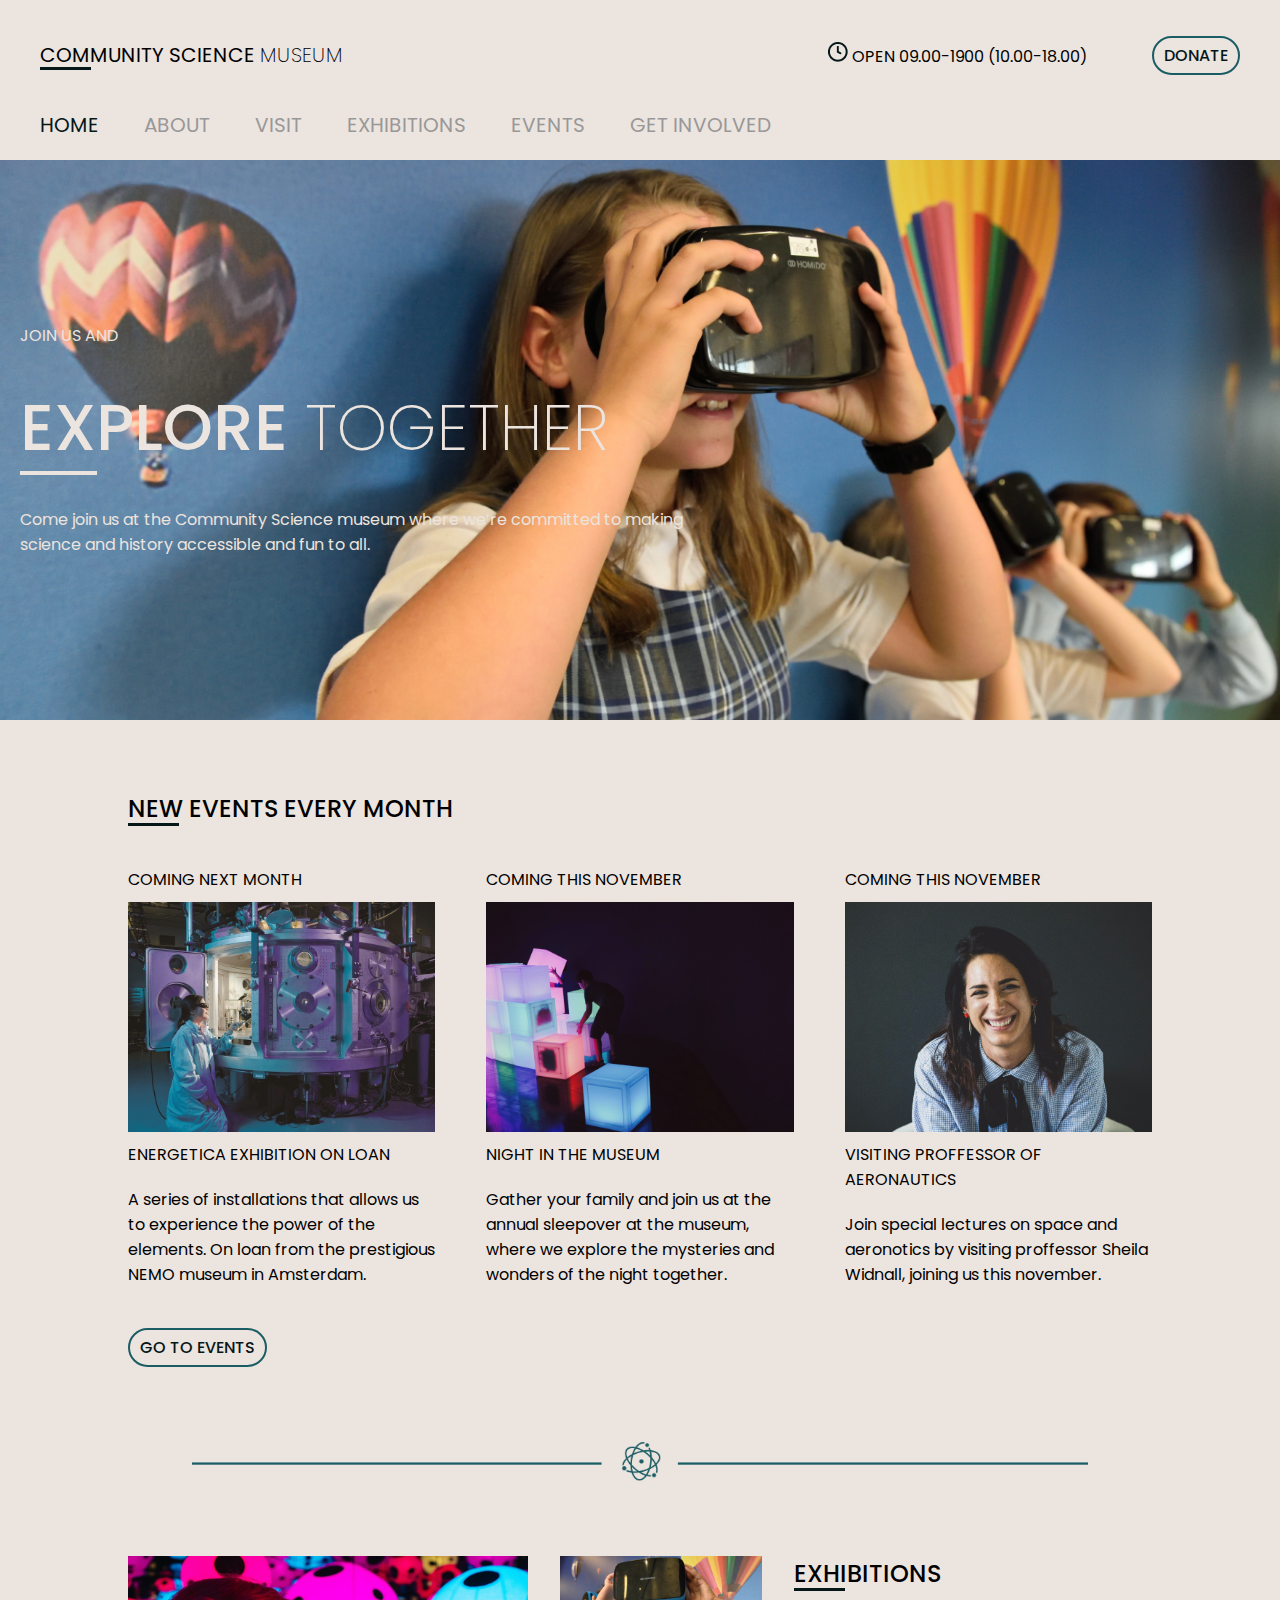
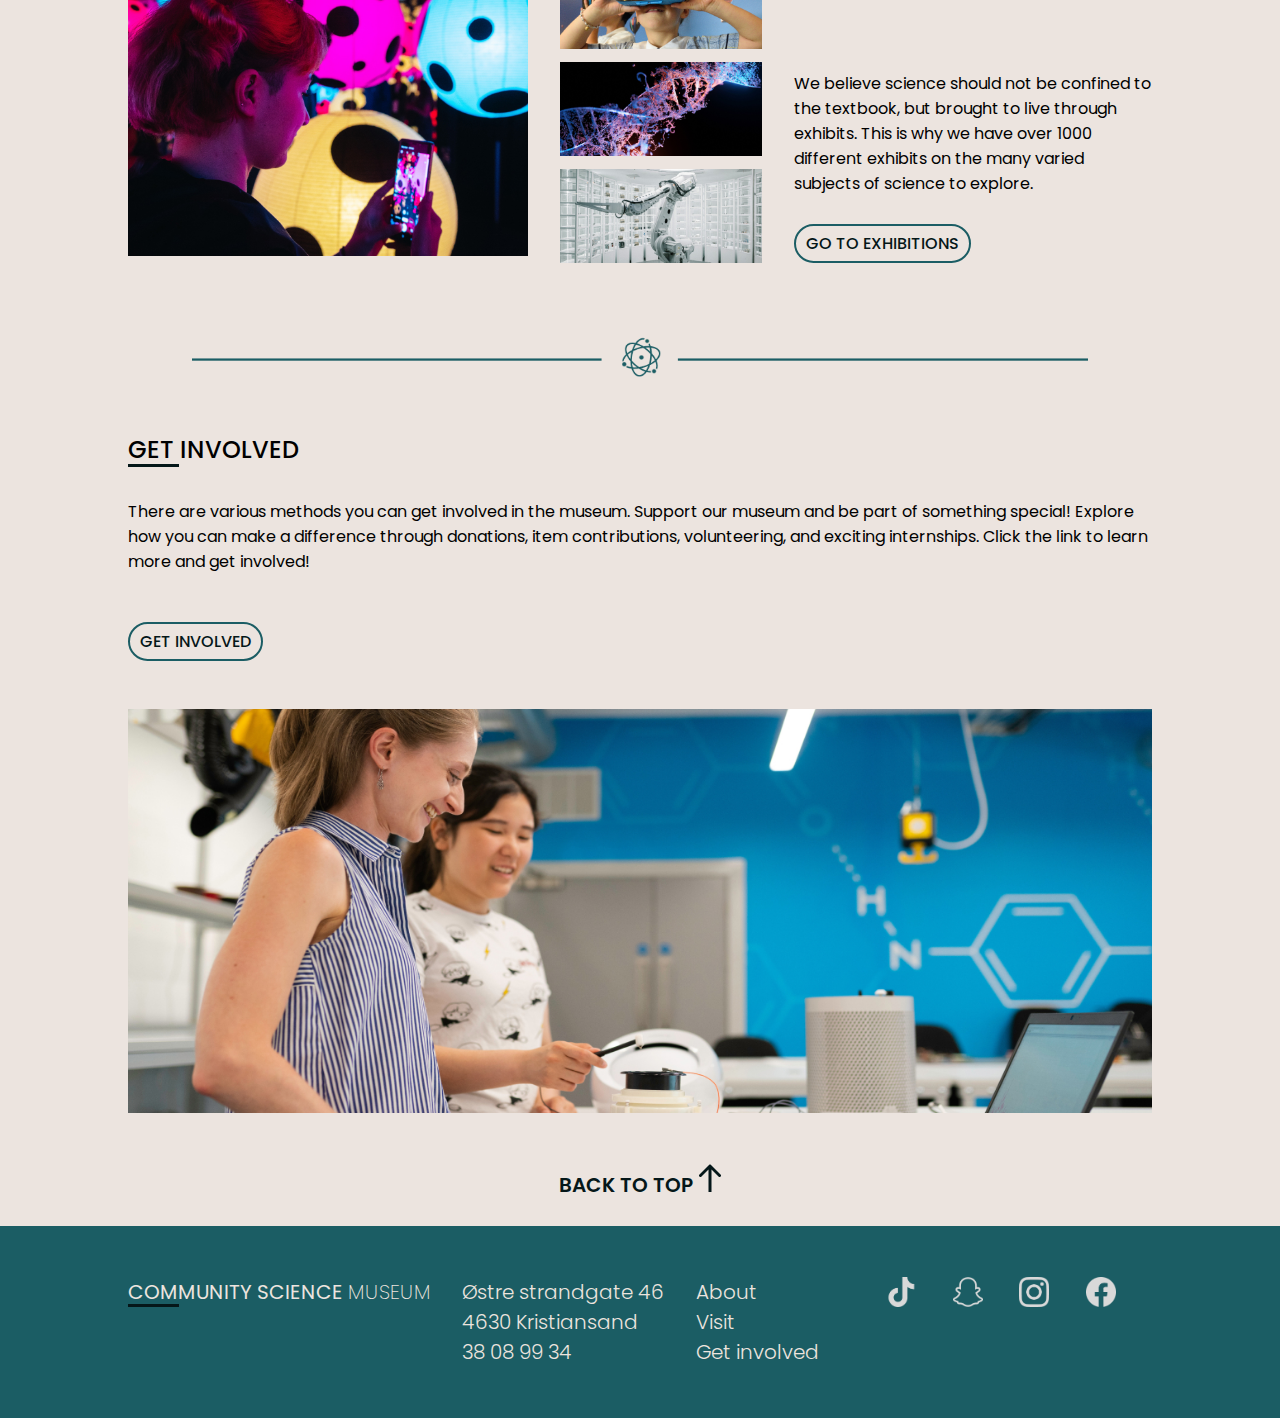
==== index.html @ 8d469461 "index-about-exhibitions" ====
<!DOCTYPE html>
<html lang="en">
<head>
    <meta charset="UTF-8">
    <meta name="viewport" content="width=device-width, initial-scale=1.0">
    <meta name="description" content="Welcome to our science community museum, explore and discover the many curiosities of our wonderful universe!">
    <link rel="stylesheet" href="/styles.css">
    <link rel="icon" href="images/logo.png">
    <link rel="preconnect" href="https://fonts.googleapis.com">
    <link rel="preconnect" href="https://fonts.gstatic.com" crossorigin>
    <link href="https://fonts.googleapis.com/css2?family=Inika:wght@400;700&family=Poppins:wght@100;200;300;400;500;600;700&display=swap" rel="stylesheet">
    <title>Home | Community Science Museum</title>
</head>
<body id="body">
    <header>
        <div class="one">
            <div class="headline">
                <p>COMMUNITY SCIENCE <span class="thin">MUSEUM</span></p>
            </div>
            <div class="header-info">
                <div class="opening-hours-header">
                    <p><img src="/images/clock.png" alt="picture of a clock to signal opening hours"> Open 09.00-1900 (10.00-18.00)</p>
                </div>
                <div class="donate button">
                    <a href="/explore.html">Donate</a>
                </div>
            </div>
        </div>
        <div class="two">
            <nav>
                <a href="/index.html" class="current">HOME</a>
                <a href="/about/about.html">ABOUT</a>
                <a href="visit.html">VISIT</a>
                <a href="/exhibitions/exhibitions.html">EXHIBITIONS</a>
                <a href="events.html">EVENTS</a>
                <a href="involve.html">GET INVOLVED</a>
            </nav>
        </div>
    </header>
    <main>
        <section class="hero-main">
            <div>
                <p>JOIN US AND</p>
            </div>
            <div>
                <h1>explore <span class="thin">together</span></h1>
            </div>
            <div>
                <p>Come join us at the Community Science museum where we’re committed to making science and history accessible and fun to all.</p>
            </div>
        </section>
        <section class="events-main container">
            <h2>New events every month</h2>
            <div class="events-cards">
                <div class="energetica card">
                    <p>COMING NEXT MONTH</p>
                    <img src="/images/home-energetica.jpg" alt="Image of the energetica exhibition">
                    <p>ENERGETICA EXHIBITION ON LOAN</p>
                    <p>A series of installations that allows us to experience the power of the elements. On loan from the prestigious NEMO museum in Amsterdam.</p>
                </div>
                <div class="nighttime card">
                    <p>COMING THIS NOVEMBER</p>
                    <img src="/images/home-nightevent.jpg" alt="Image of children playing in the dark">
                    <p>NIGHT IN THE MUSEUM</p>
                    <p>Gather your family and join us at the annual sleepover at the museum, where we explore the mysteries and wonders of the night together.</p>
                </div>
                <div class="aeronautics card">
                    <p>COMING THIS NOVEMBER</p>
                    <img src="/images/home-proffessor.jpg" alt="Image of Proffessor Sheila Widnail">
                    <p>VISITING PROFFESSOR OF AERONAUTICS</p>
                    <p>Join special lectures on space and aeronotics by visiting proffessor Sheila Widnall, joining us this november.</p>
                </div>
            </div>
            <div class="button">
                <a href="events.html">Go to events</a>
            </div>
        </section>
        <div class="divider">
            <img src="/images/divider-blue.png" alt="a divider to divide the sections.">
        </div>
        <section class="exhibitions container">
            <div class="images">
                <div class="large-image">
                    <img src="/images/exhibit-main-s.jpg" alt="Image of a girl taking pictures of a colorful exhibition">
                </div>
                <div class="image-row">
                    <img src="/images/exhibit-main-l1.jpg" alt="Image of a child looking in a pair of VR glasses">
                    <img src="/images/exhibit-main-l2.jpg" alt="Image of a dna chain">
                    <img src="/images/exhibit-main-l3.jpg" alt="Image of a large robotic arm">
                </div>
            </div>
            <div class="exhibit-main-info">
                <div>
                    <h2>Exhibitions</h2>
                    <p>We believe science should not be confined to the textbook, but brought to live through exhibits. This is why we have over 1000 different exhibits on the many varied subjects of science to explore.</p>
                </div>
                <div class="button">
                    <a href="exhibitions.html">Go to exhibitions</a>
                </div>
            </div>
        </section>
        <div class="divider">
            <img src="/images/divider-blue.png" alt="a divider to divide the sections.">
        </div>
        <section class="involve container">
            <div class="involve-txt">
                <div class="involve-text">
                    <h2>Get involved</h2>
                    <p>There are various methods you can get involved in the museum. Support our museum and be part of something special! Explore how you can make a difference through donations, item contributions, volunteering, and exciting internships. Click the link to learn more and get involved!</p>
                </div>
                <div class="button">
                    <a href="involve.html">get involved</a>
                </div>
            </div>
            <img src="/images/involved-main.jpg" alt="Image of a proffessor showing a student some science.">
        </section>
        <div class="back-to-top">
            <a href="#body">BACK TO TOP <img src="/images/Arrow 1.png" alt="image of a arrow pointing up"></a>
        </div>
    </main>
    <footer>
        <div class="logo-footer">
            <p>COMMUNITY SCIENCE <span class="thin">MUSEUM</span></p>
        </div>
        <div class="footer-address">
            <p>Østre strandgate 46</p>
            <p>4630 Kristiansand</p>
            <p>38 08 99 34</p>
        </div>
        <div class="footer-links">
            <a href="about.html">About</a>
            <a href="visit.html">Visit</a>
            <a href="involve.html">Get involved</a>
        </div>
        <div class="socials">
            <img src="/images/tiktok.png" alt="Image of tiktok's logo, directs you to our tiktok account">
            <img src="/images/snapchat.png" alt="Image of snapchat's logo, directs you to our snapchat account">
            <img src="/images/instagram.png" alt="Image of instagram's logo, directs you to our instagram account">
            <img src="/images/facebook.png" alt="Image of facebook's logo, directs you to our facebook account">
        </div>
    </footer>

</body>
</html>
---- styles.css ----
@import url(/about/about.css);
@import url(/exhibitions/exhibitions.css);
/* GLOBAL */

/* ROOT */

:root{
    --light-txt-bg: #ECE4DF;
    --dark-txt-bg: #051719;
    --grey: #989898;
    --blue: #1B5D64;

    --poppins: poppins, sans-serif;

    --txt-size-16: 1rem;
    --txt-size-20: 1.25rem;
    --txt-size-24: 1.5rem;
    --txt-size-32: 2rem;
    --txt-size-64: 4rem;

    --fw-extra-light: 200;
    --fw-light: 300;
    --fw-regular: 400;
    --fw-medium: 500;
    --fw-semibold: 600;
    --fw-bold: 700;

    --desk-margins: 4% 10%;
}


body{
    margin: 0 auto;
    display: flex;
    flex-direction: column;
    min-height: 100vh;
    background: var(--light-txt-bg);
    font-family: var(--poppins);
    box-sizing: border-box;
}

main{
    flex: 1;
}

/* Text-decoration */

h1, h2, h3, p, a{
    margin: 0 auto;
    padding: 0;
    text-decoration: none;
}

h1, h2, h3 {
    text-transform: uppercase;
}

h2{
    font-weight: var(--fw-medium);
    font-size: var(--txt-size-24);
}

h2{
    background: url(/images/underline.png) bottom left no-repeat;
}

h1{
    background: url(/images/underline-white.png) bottom left no-repeat;
}

h1{
    font-size: var(--txt-size-64);
}

/* Button */

.button{
    padding: 5px 10px;
    border-radius: 100px;
    border: 2px;
    border-style: solid;
    border-color: var(--blue);
    width: fit-content;
    height: fit-content;

}

.button a{
    font-size: var(--txt-size-16);
    color: var(--dark-txt-bg);
    font-weight: var(--fw-medium);
    text-transform: uppercase;
}


.divider{
    display: flex;
    align-items: center;
    justify-content: center;
}

.divider img{
    width: 70%;
    height: auto;
}

header{
    display: flex;
    flex-direction: column;
    justify-content: space-between;
    text-transform: uppercase;
    font-size: var(--txt-size-20);
}

.header-info{
    display: flex;
}

.one{
    display: flex;
    justify-content: space-between;
    padding: var(--txt-size-20);
}

.headline p{
    margin: var(--txt-size-20);
    background: url(/images/underline.png) bottom left no-repeat;
}

nav{
    padding-bottom: 20px;
    padding-left: var(--txt-size-20);
}

nav a{
    color: var(--grey);
    padding: var(--txt-size-20);
}

nav a.current{
    color: var(--dark-txt-bg);
}

.header-info{

    display: flex;
    flex-direction: row;
    justify-content: space-around;
    gap: var(--txt-size-64);
    padding-right: var(--txt-size-20);
    align-items: center;
    font-size: var(--txt-size-16);
}


.hero-main{
    display: flex;
    flex-direction: column;
    flex-wrap: wrap;
    background-image: url(/images/hero-home.png);
    background-size: cover;
    background-repeat: no-repeat;
    align-items: flex-start;
    height: 35rem;
    justify-content: center;
    padding: 0 var(--txt-size-20);
    color: var(--light-txt-bg);
    font-weight: var(--fw-regular);
    gap: 2rem;

}

.hero-main h1{
    font-weight: var(--fw-medium);
}

.hero-main p{
    max-width: 700px;
}

.thin{
    font-weight: var(--fw-extra-light);
}

.events-main{
    display: block;
    justify-content: space-between;
    padding: var(--txt-size-20) 0;
    margin: 4% 10%;
}

.events-cards{
    display: flex;
    flex-wrap: wrap;
    justify-content: space-between;
    gap: 1rem;
    margin: 3% 0;

}

.card{
    display: flex;
    flex-direction: column;
    max-width: 30%;

}

.card p{
    margin: 10px 0;
}

.exhibitions{
    display: flex;
    flex-wrap: nowrap;
    justify-content: space-between;
    padding: var(--txt-size-20) 0;
    margin: 4% 10%;   
    gap: 2rem;
}

.exhibit-main-info{
    display: flex;
    flex-wrap: nowrap;
    flex-direction: column;
    justify-content: space-between;
    max-width: 35%;
}

.exhibit-main-info h2{
    margin-bottom: 5rem;
}

.images{
    display: flex;
    flex-wrap: nowrap;
    gap: 2rem;
}

.images img{
    width: 100%;
    height: auto;
}


.image-row{
    display: flex;
    flex-direction: column;
    justify-content: space-between;
}

.involve{
    display: flex;
    flex-direction: column;
    align-content: flex-start;
    margin: 4% 10% 2% 10%;
    gap: 3rem;
}

.involve-txt{
    display: flex;
    flex-direction: column;
    gap: 3rem;
}

.involve-text h2{
    margin-bottom: 2rem;
}


.involve img{
    height: auto;
    width: 100%;    
}

.back-to-top{
    display: flex;
    margin-bottom: 2%;
}

.back-to-top a{
    color: var(--dark-txt-bg);
    font-weight: var(--fw-semibold);
    font-size: var(--txt-size-20);
}

footer{
    display: flex;
    justify-content: space-between;
    background-color: var(--blue);
    color: var(--light-txt-bg);
    padding: 4% 10%;
}

.logo-footer p{
    background: url(/images/underline.png) bottom left no-repeat;
    font-size: var(--txt-size-20);
}

.footer-address{
    font-size: var(--txt-size-20);
    justify-content: space-between;
    font-weight: var(--fw-light);
}

footer a{
    display: block;
    color: var(--light-txt-bg);
    font-size: var(--txt-size-20);
    font-weight: var(--fw-light);
}

.socials{
    display: flex;
    justify-content: space-evenly;
    align-items:flex-start;
}

.socials img{
    height: auto;
    width: 10%;
}

.container{
    margin: 4% 10%;
}
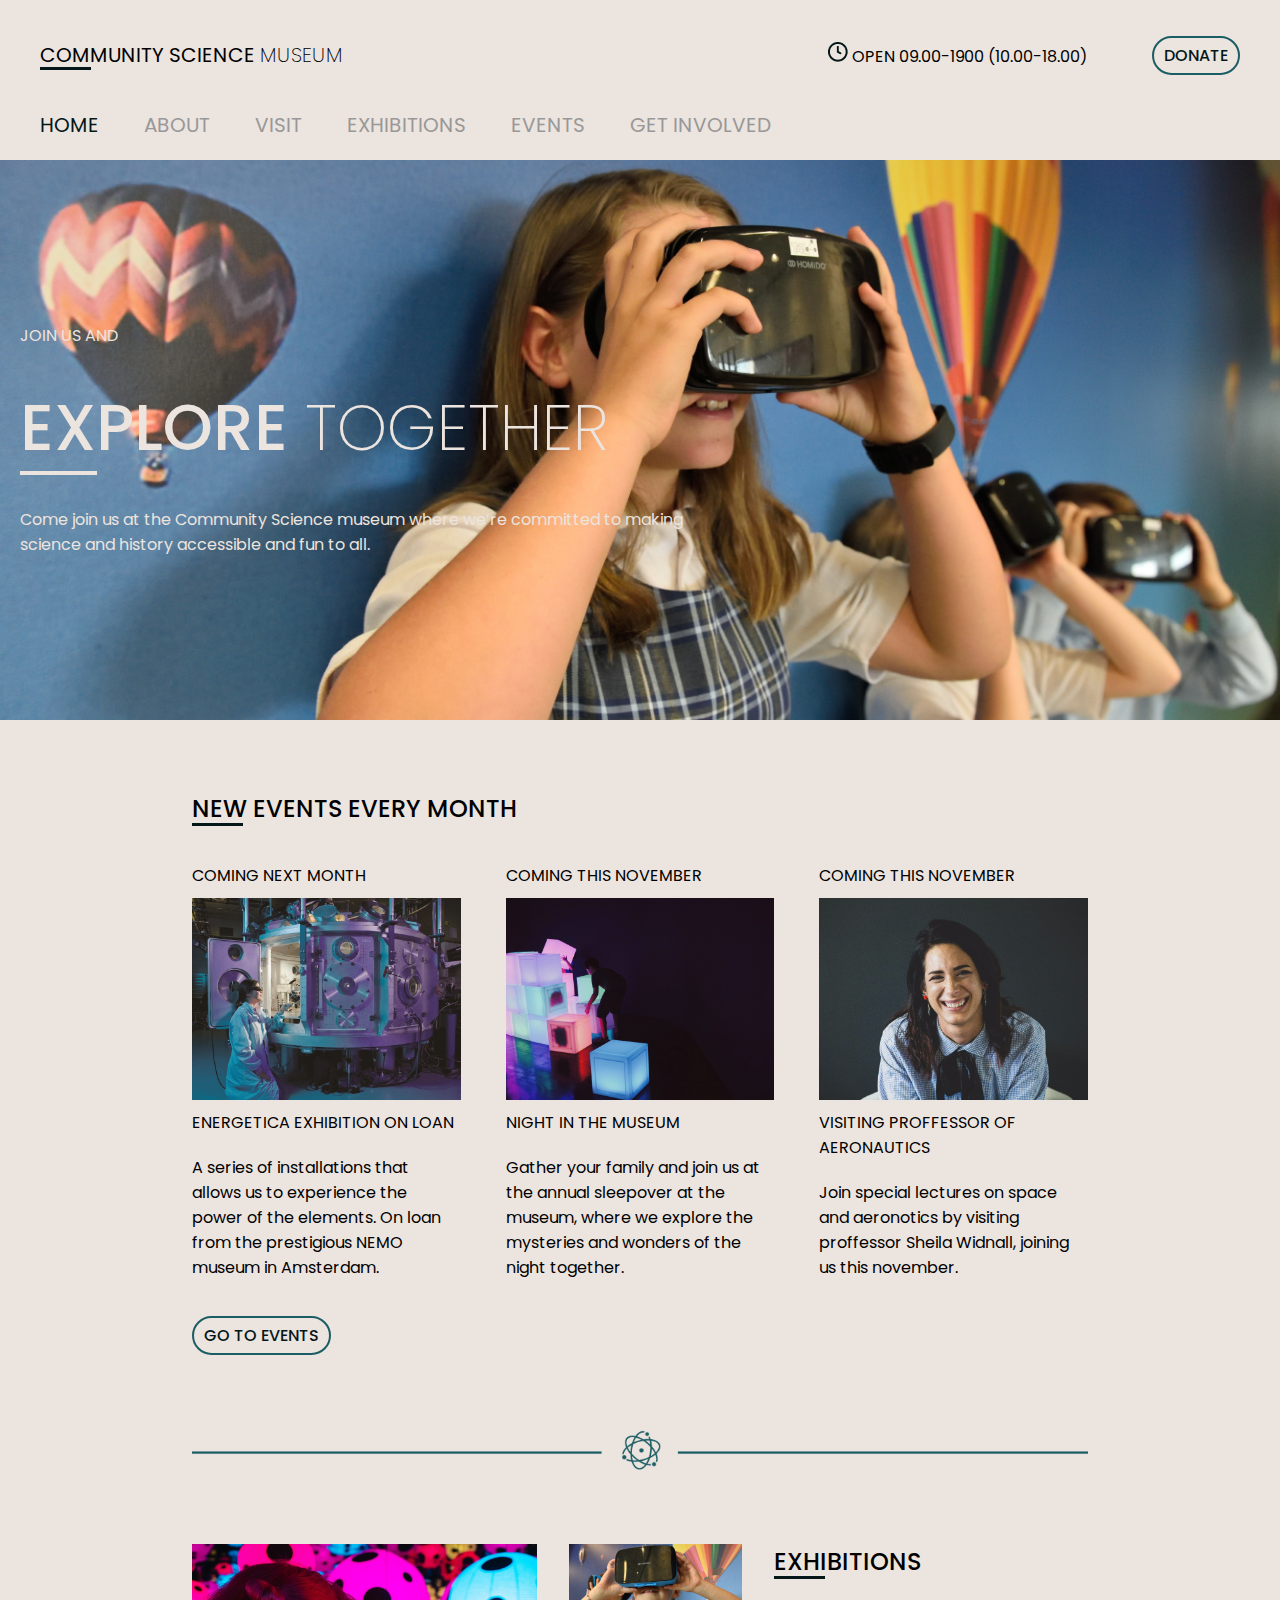
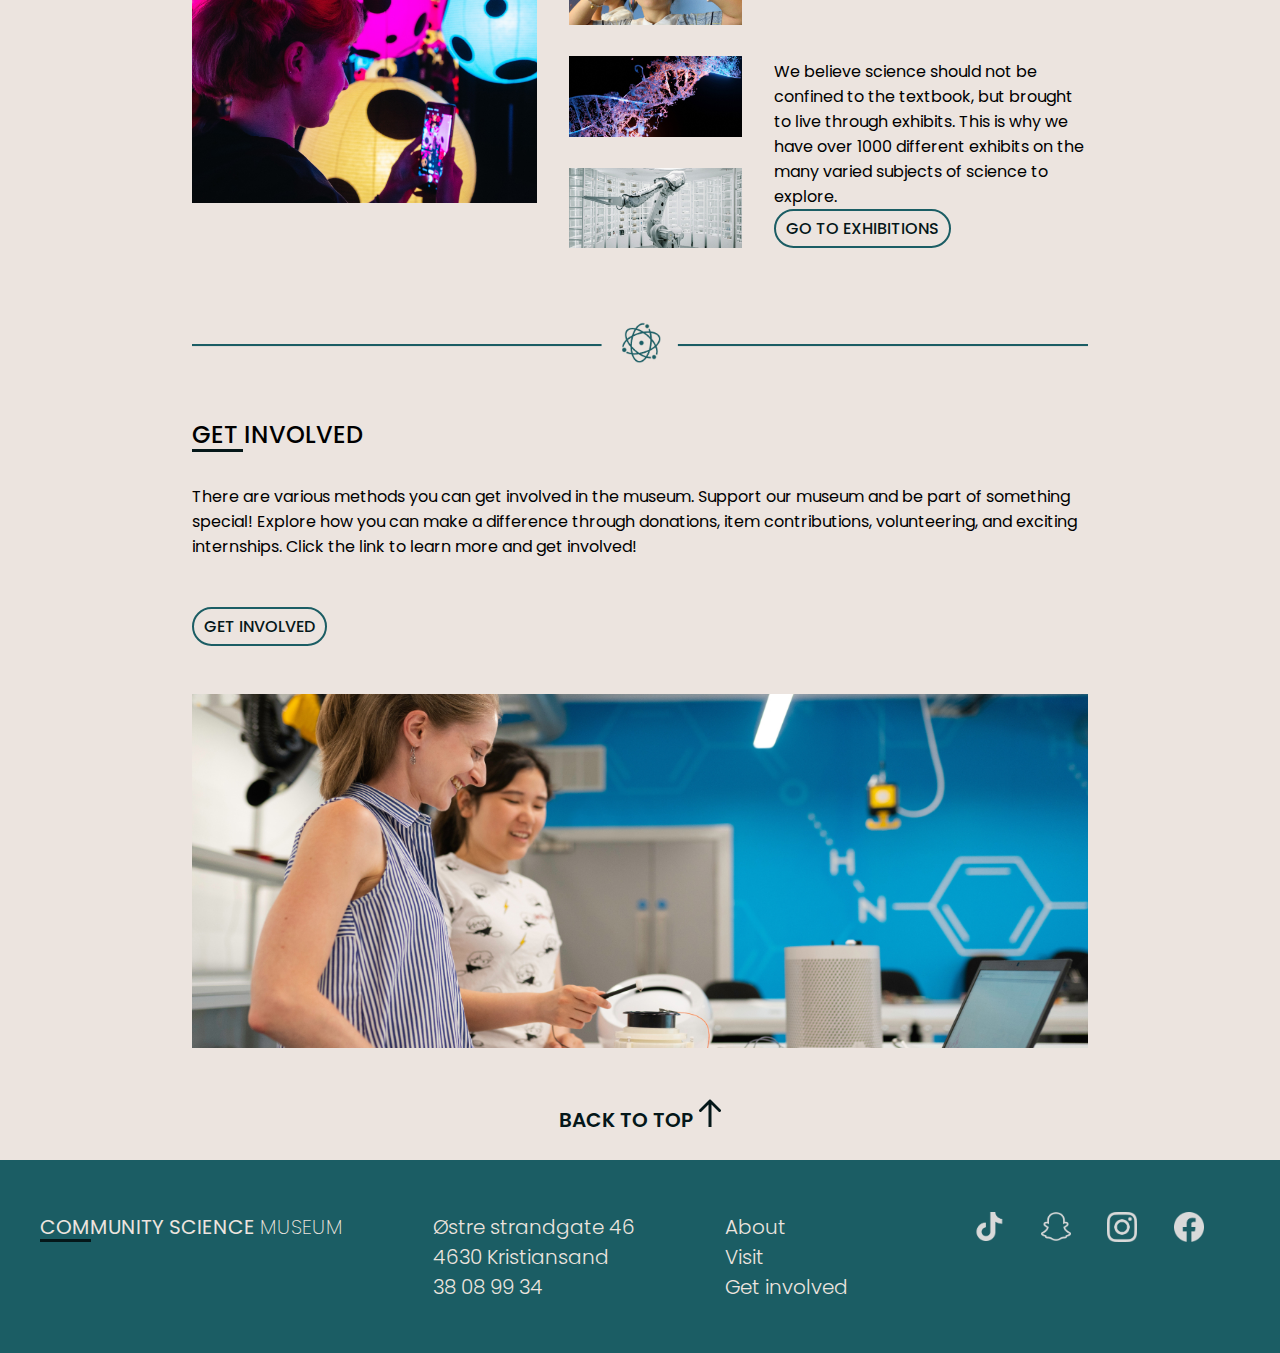
==== commit 8f75c7b7: "about events" ====
--- a/index.html
+++ b/index.html
@@ -30,7 +30,7 @@
             <nav>
                 <a href="/index.html" class="current">HOME</a>
                 <a href="/about/about.html">ABOUT</a>
-                <a href="visit.html">VISIT</a>
+                <a href="/visit/visit.html">VISIT</a>
                 <a href="/exhibitions/exhibitions.html">EXHIBITIONS</a>
                 <a href="events.html">EVENTS</a>
                 <a href="involve.html">GET INVOLVED</a>
--- a/styles.css
+++ b/styles.css
@@ -1,6 +1,8 @@
 
 @import url(/about/about.css);
 @import url(/exhibitions/exhibitions.css);
+@import url(/visit/visit.css);
+@import url(/events/events.css);
 /* GLOBAL */
 
 /* ROOT */
@@ -289,7 +291,7 @@
     justify-content: space-between;
     background-color: var(--blue);
     color: var(--light-txt-bg);
-    padding: 4% 10%;
+    padding: 4% 40px;
 }
 
 .logo-footer p{
@@ -322,5 +324,6 @@
 }
 
 .container{
-    margin: 4% 10%;
-}+    margin: 4% 15%;
+}
+
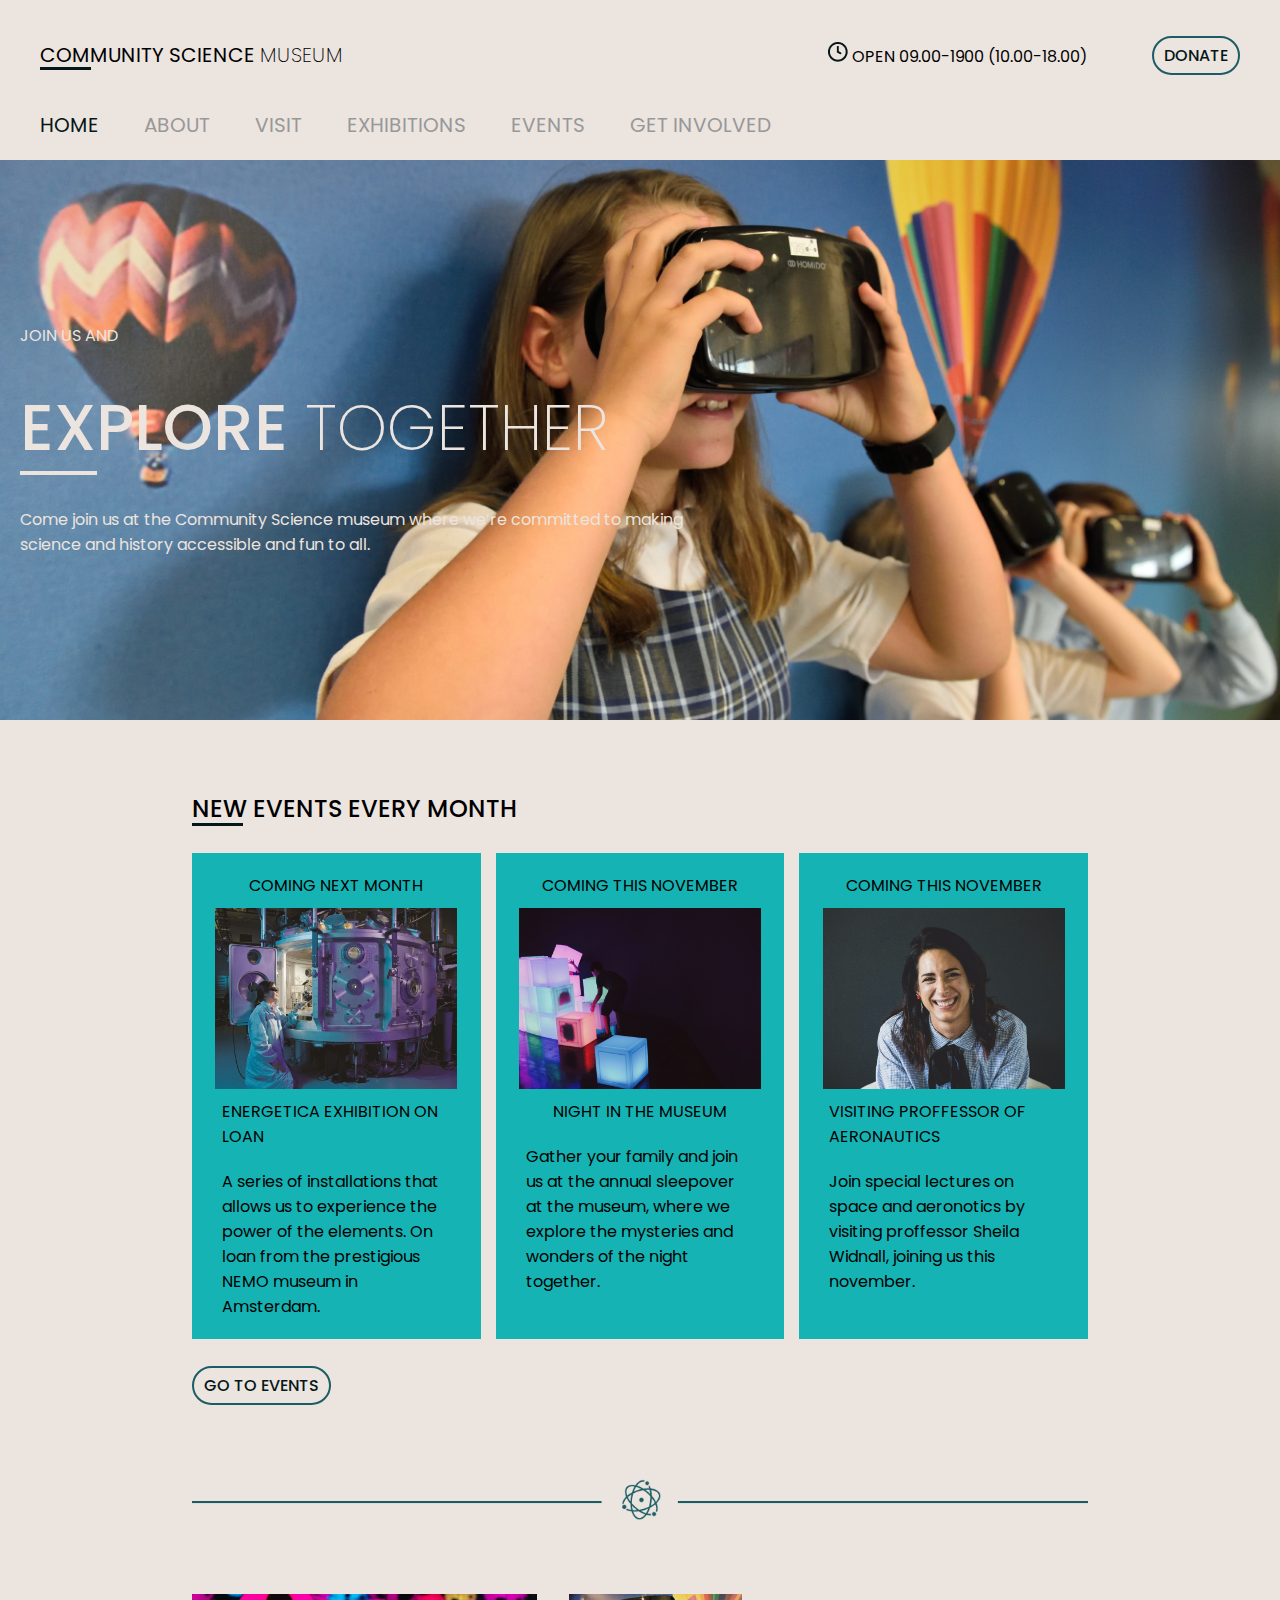
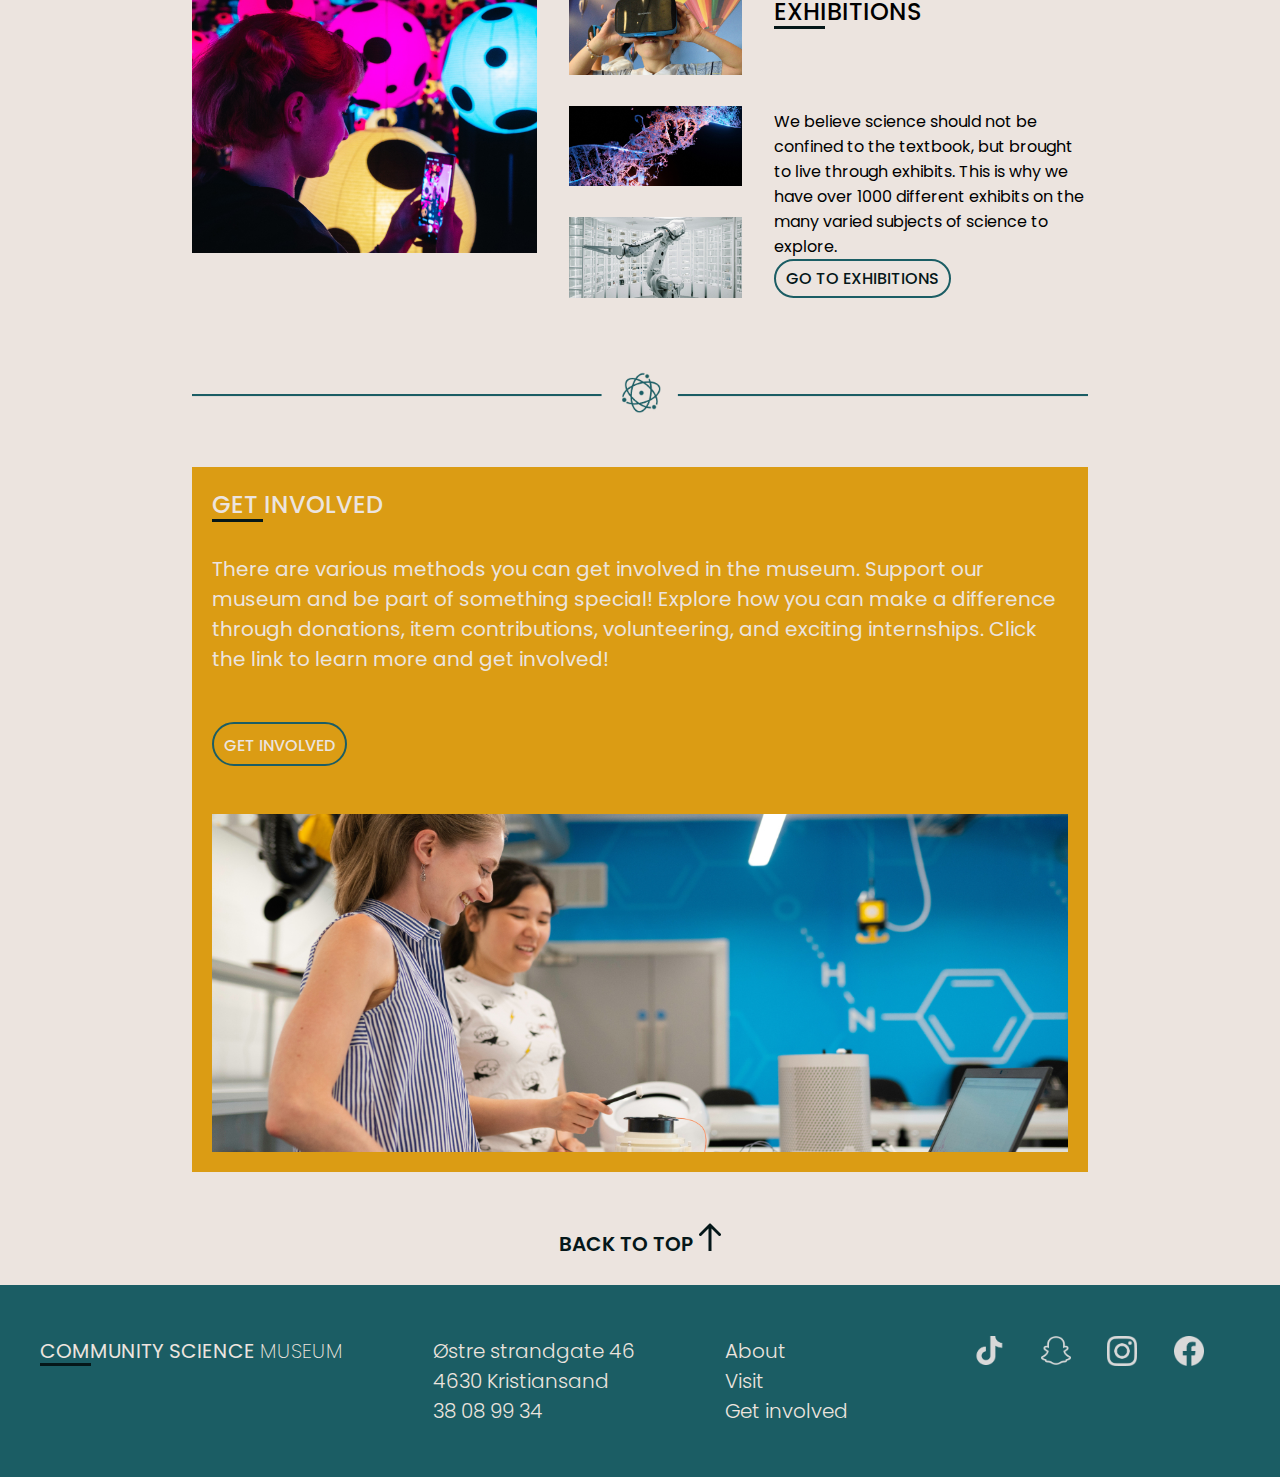
==== commit c061f5a1: "kk" ====
--- a/index.html
+++ b/index.html
@@ -27,6 +27,8 @@
             </div>
         </div>
         <div class="two">
+            <input type="checkbox" id="menu-checkbox"/>
+            <label for="menu-checkbox" class="hamburger-icon"><img src="/images/hamburger.png"></label>
             <nav>
                 <a href="/index.html" class="current">HOME</a>
                 <a href="/about/about.html">ABOUT</a>
--- a/styles.css
+++ b/styles.css
@@ -155,6 +155,51 @@
     font-size: var(--txt-size-16);
 }
 
+#menu-checkbox{
+    display: none;
+}
+
+.hamburger-icon{
+    display: none;
+}
+
+@media (max-width: 850px) {
+
+    header{
+        display: flex;
+        flex-direction: row;
+    }
+    
+    nav, #menu-checkbox, .header-info{
+        display: none;
+    }
+    
+    #menu-checkbox:checked ~ nav{
+        display: flex;
+    }
+
+    nav{
+        flex-direction: column;
+    }
+
+    .one{
+        padding: 20px;
+        margin: 0;
+    }
+
+    .hamburger-icon{
+        display:flex;
+        justify-content: flex-end;
+        padding: 20px;
+    }
+
+
+
+    .headline p{
+        margin: 0;
+        font-size: var(--txt-size-16);
+    }
+}
 
 .hero-main{
     display: flex;
@@ -196,20 +241,26 @@
     display: flex;
     flex-wrap: wrap;
     justify-content: space-between;
-    gap: 1rem;
     margin: 3% 0;
-
 }
 
 .card{
     display: flex;
     flex-direction: column;
     max-width: 30%;
-
+    background-color: rgb(21, 179, 179);
+    padding: 10px;
+    align-items: center;
+}
+
+.card img{
+    width: 90%;
+    height: auto;
 }
 
 .card p{
     margin: 10px 0;
+    padding: 0 20px;
 }
 
 .exhibitions{
@@ -252,11 +303,19 @@
 }
 
 .involve{
+    color: var(--light-txt-bg);
     display: flex;
     flex-direction: column;
     align-content: flex-start;
     margin: 4% 10% 2% 10%;
     gap: 3rem;
+    background-color: #db9c14;
+    font-size: var(--txt-size-20);
+    padding: 20px;
+}
+
+.involve a{
+    color: var(--light-txt-bg);
 }
 
 .involve-txt{
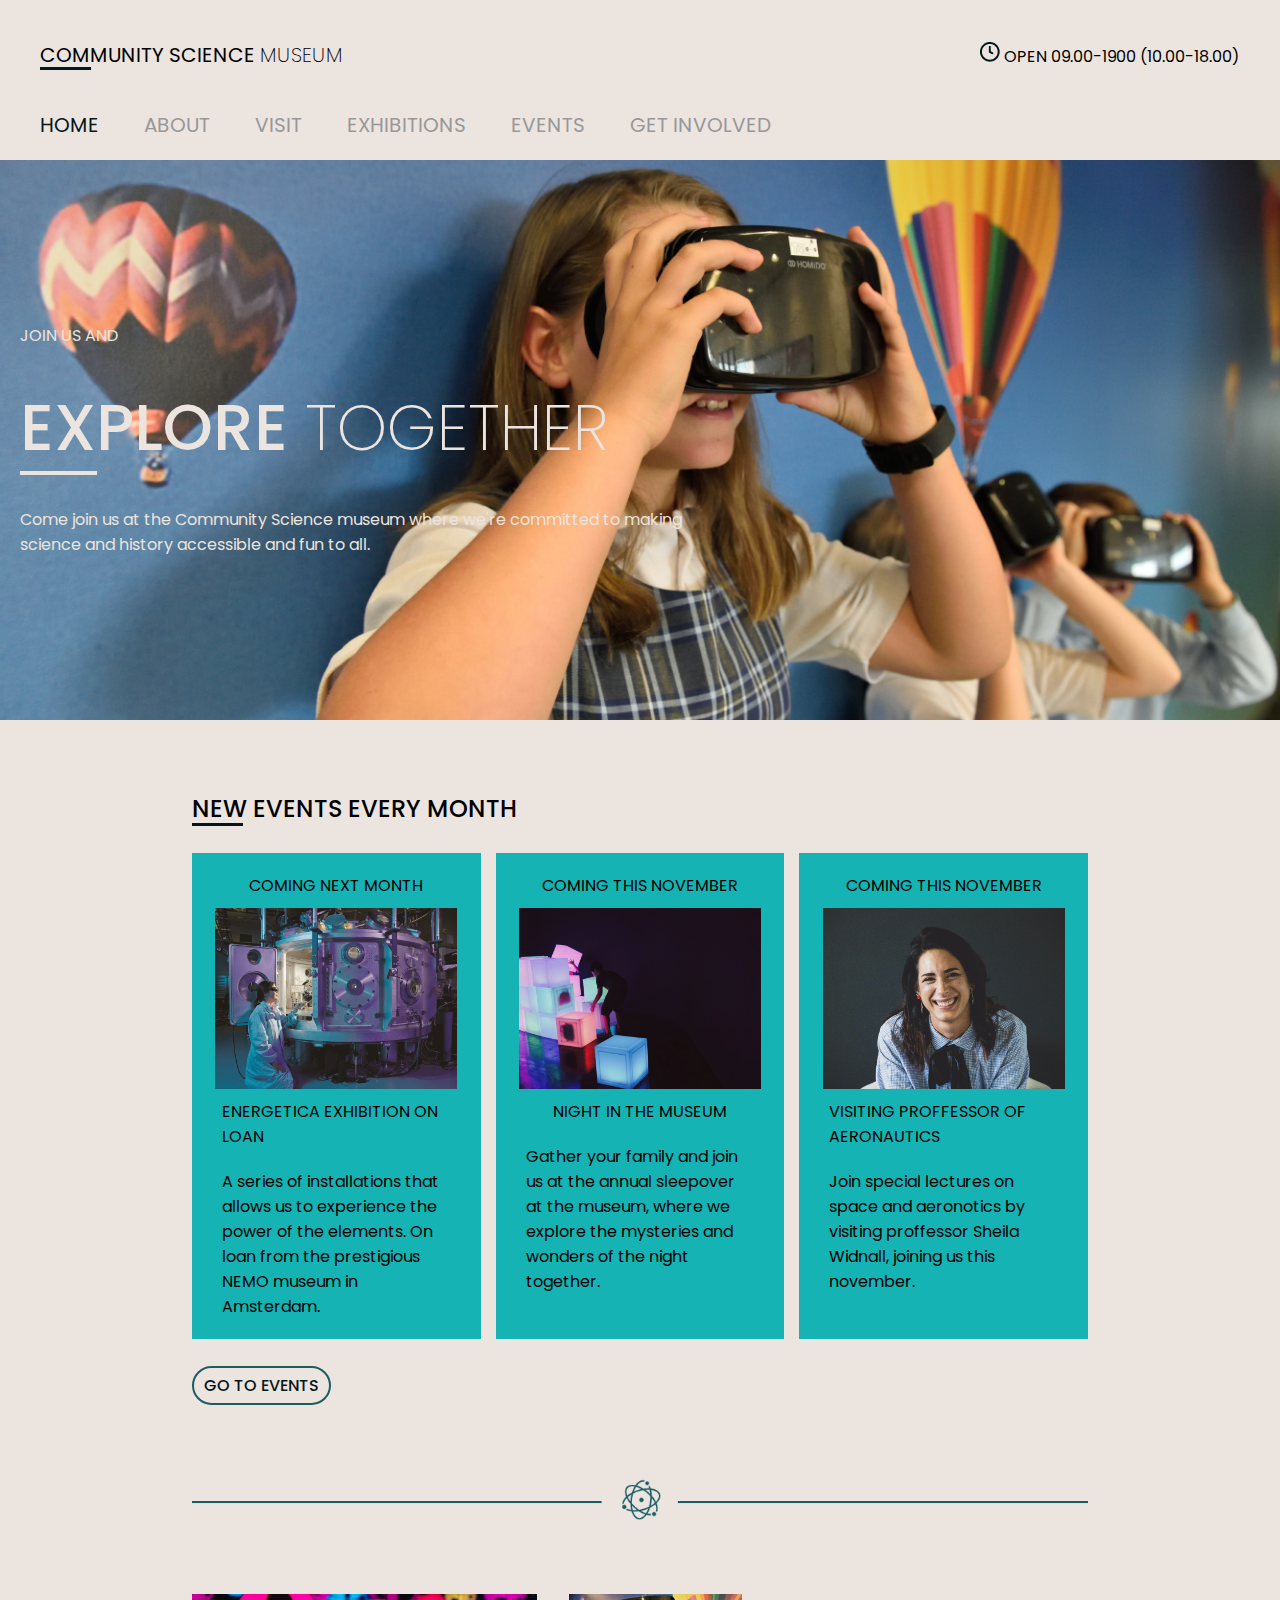
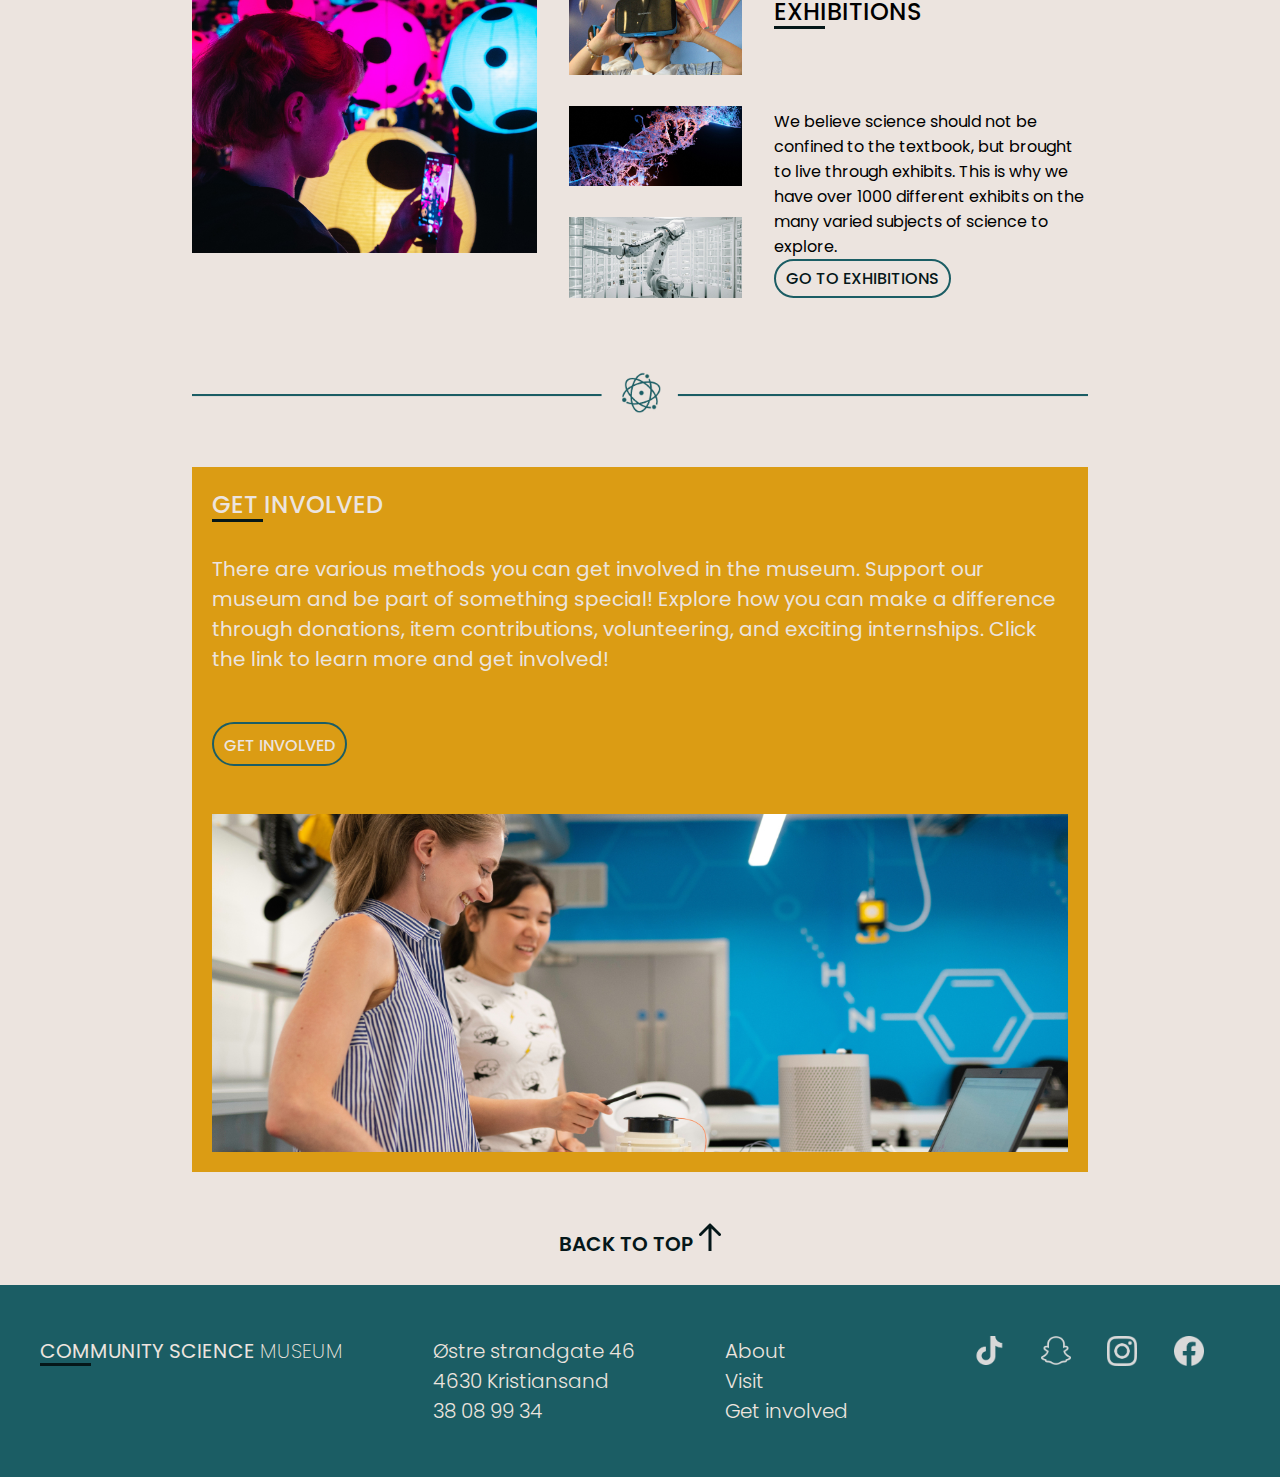
==== commit 1ce37624: "Nesten der" ====
--- a/index.html
+++ b/index.html
@@ -21,9 +21,6 @@
                 <div class="opening-hours-header">
                     <p><img src="/images/clock.png" alt="picture of a clock to signal opening hours"> Open 09.00-1900 (10.00-18.00)</p>
                 </div>
-                <div class="donate button">
-                    <a href="/explore.html">Donate</a>
-                </div>
             </div>
         </div>
         <div class="two">
@@ -34,8 +31,8 @@
                 <a href="/about/about.html">ABOUT</a>
                 <a href="/visit/visit.html">VISIT</a>
                 <a href="/exhibitions/exhibitions.html">EXHIBITIONS</a>
-                <a href="events.html">EVENTS</a>
-                <a href="involve.html">GET INVOLVED</a>
+                <a href="/events/events.html">EVENTS</a>
+                <a href="/involve/involve.html">GET INVOLVED</a>
             </nav>
         </div>
     </header>
@@ -48,7 +45,7 @@
                 <h1>explore <span class="thin">together</span></h1>
             </div>
             <div>
-                <p>Come join us at the Community Science museum where we’re committed to making science and history accessible and fun to all.</p>
+                <p>Come join us at the Community Science museum where we're committed to making science and history accessible and fun to all.</p>
             </div>
         </section>
         <section class="events-main container">
--- a/styles.css
+++ b/styles.css
@@ -3,6 +3,7 @@
 @import url(/exhibitions/exhibitions.css);
 @import url(/visit/visit.css);
 @import url(/events/events.css);
+@import url(/involve/involve.css);
 /* GLOBAL */
 
 /* ROOT */
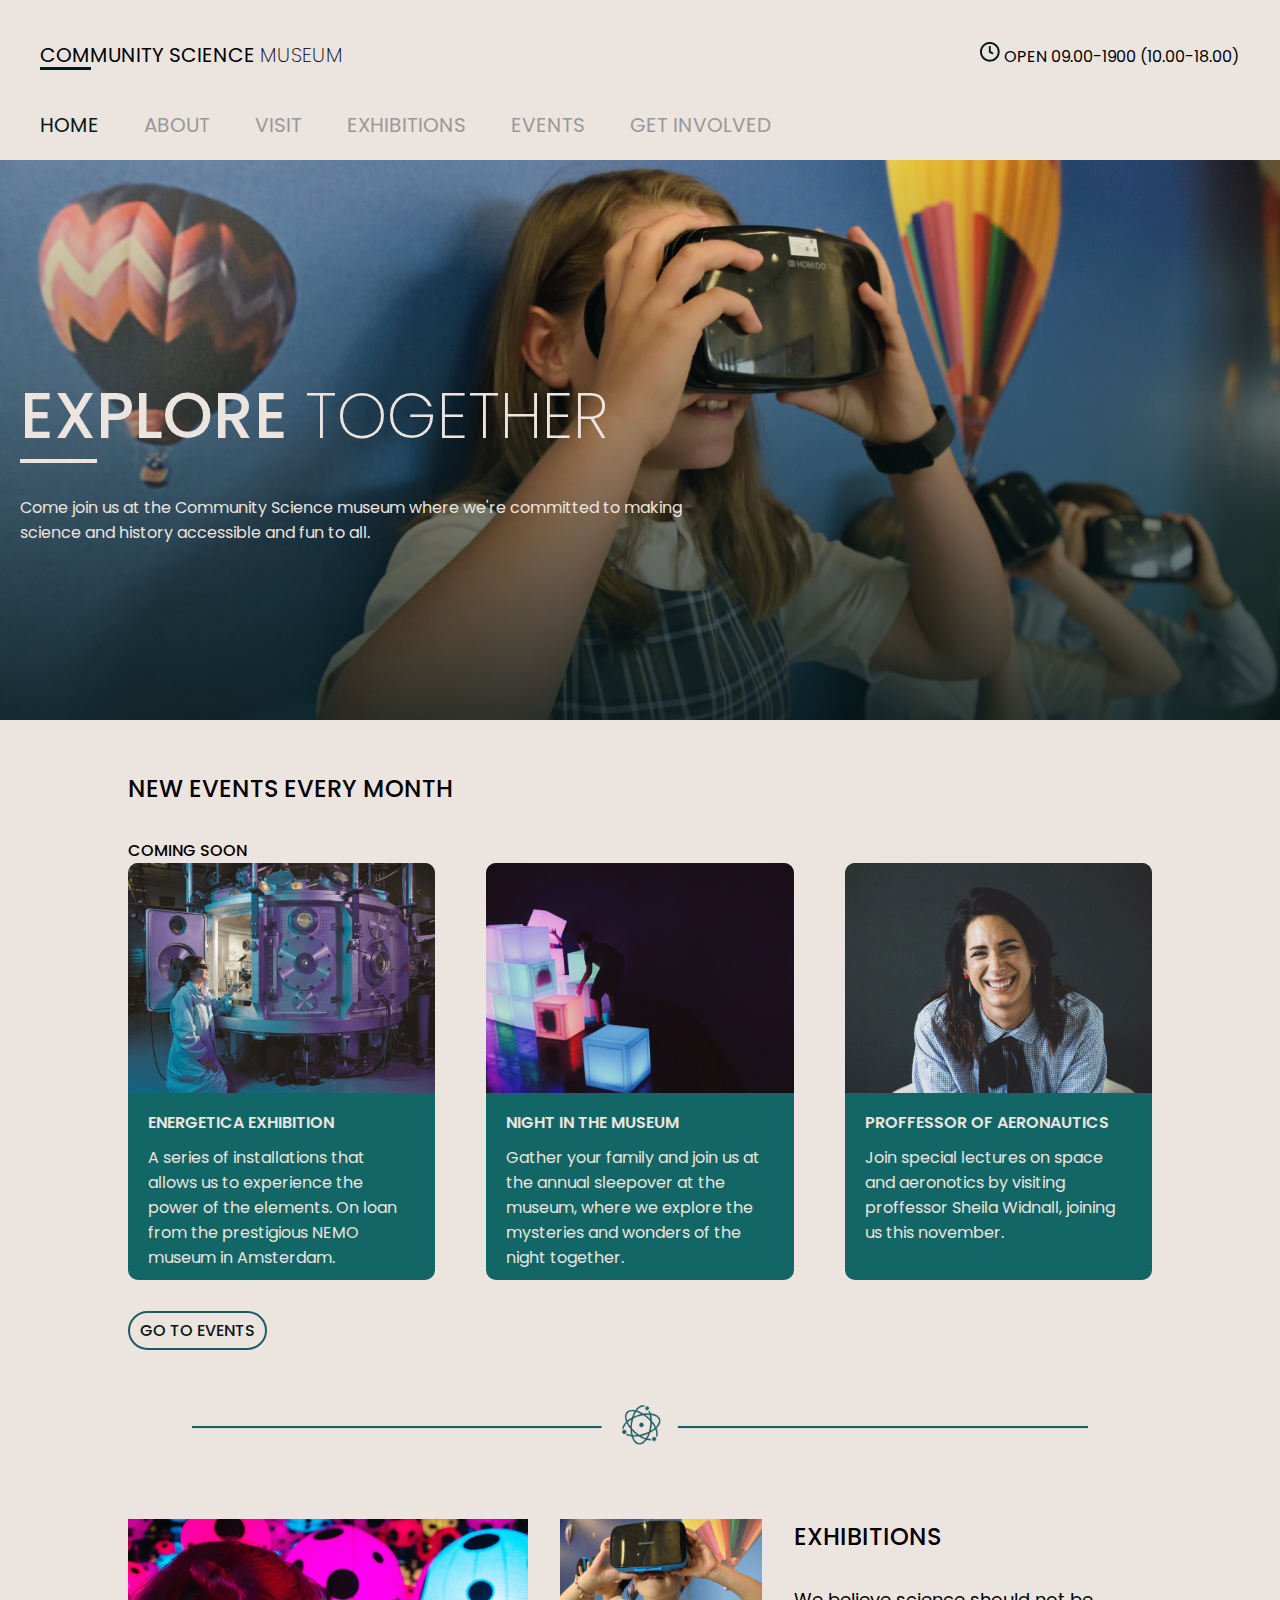
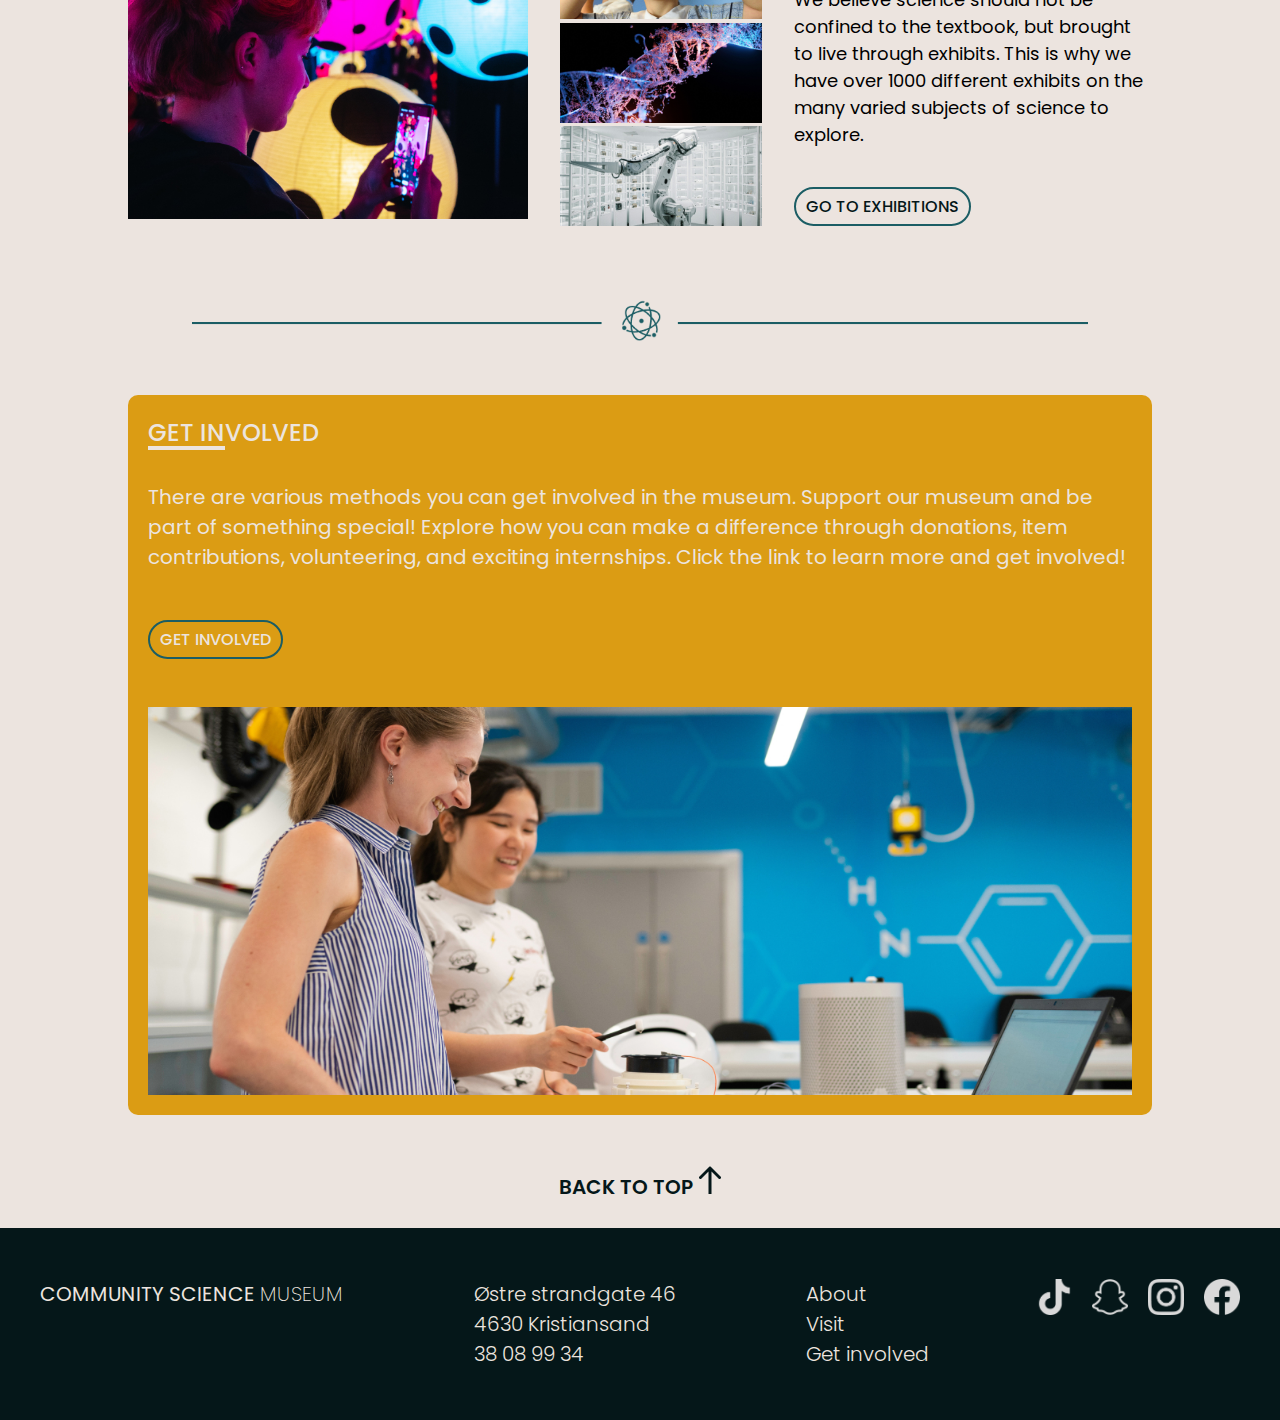
==== commit 07dbff2d: "close" ====
--- a/index.html
+++ b/index.html
@@ -39,7 +39,7 @@
     <main>
         <section class="hero-main">
             <div>
-                <p>JOIN US AND</p>
+
             </div>
             <div>
                 <h1>explore <span class="thin">together</span></h1>
@@ -50,24 +50,34 @@
         </section>
         <section class="events-main container">
             <h2>New events every month</h2>
+            <h3>Coming soon</h3>
             <div class="events-cards">
                 <div class="energetica card">
-                    <p>COMING NEXT MONTH</p>
-                    <img src="/images/home-energetica.jpg" alt="Image of the energetica exhibition">
-                    <p>ENERGETICA EXHIBITION ON LOAN</p>
-                    <p>A series of installations that allows us to experience the power of the elements. On loan from the prestigious NEMO museum in Amsterdam.</p>
+                    <div class="card-img-main">
+                        <img src="/images/home-energetica.jpg" alt="Image of the energetica exhibition">
+                    </div>
+                    <div>
+                        <h4>ENERGETICA EXHIBITION</h4>
+                        <p>A series of installations that allows us to experience the power of the elements. On loan from the prestigious NEMO museum in Amsterdam.</p>
+                    </div>
                 </div>
                 <div class="nighttime card">
-                    <p>COMING THIS NOVEMBER</p>
-                    <img src="/images/home-nightevent.jpg" alt="Image of children playing in the dark">
-                    <p>NIGHT IN THE MUSEUM</p>
-                    <p>Gather your family and join us at the annual sleepover at the museum, where we explore the mysteries and wonders of the night together.</p>
+                    <div  class="card-img-main">
+                        <img src="/images/home-nightevent.jpg" alt="Image of children playing in the dark">
+                    </div>
+                    <div>
+                        <h4>NIGHT IN THE MUSEUM</h4>
+                        <p>Gather your family and join us at the annual sleepover at the museum, where we explore the mysteries and wonders of the night together.</p>
+                    </div>
                 </div>
                 <div class="aeronautics card">
-                    <p>COMING THIS NOVEMBER</p>
-                    <img src="/images/home-proffessor.jpg" alt="Image of Proffessor Sheila Widnail">
-                    <p>VISITING PROFFESSOR OF AERONAUTICS</p>
-                    <p>Join special lectures on space and aeronotics by visiting proffessor Sheila Widnall, joining us this november.</p>
+                    <div  class="card-img-main">
+                        <img src="/images/home-proffessor.jpg" alt="Image of Proffessor Sheila Widnail">
+                    </div>
+                    <div>
+                        <h4>PROFFESSOR OF AERONAUTICS</h4>
+                        <p>Join special lectures on space and aeronotics by visiting proffessor Sheila Widnall, joining us this november.</p>
+                    </div>
                 </div>
             </div>
             <div class="button">
--- a/styles.css
+++ b/styles.css
@@ -4,7 +4,9 @@
 @import url(/visit/visit.css);
 @import url(/events/events.css);
 @import url(/involve/involve.css);
-/* GLOBAL */
+@import url(/css/_footer.css);
+@import url(/css/_header.css);
+
 
 /* ROOT */
 
@@ -13,6 +15,11 @@
     --dark-txt-bg: #051719;
     --grey: #989898;
     --blue: #1B5D64;
+    --pink: #743666;
+    --notsure1: #1B5D64;
+    --notsure2: rgb(105, 42, 31);
+    --green: #257922;
+
 
     --poppins: poppins, sans-serif;
 
@@ -65,7 +72,7 @@
 }
 
 h2{
-    background: url(/images/underline.png) bottom left no-repeat;
+    background: url(/images/underline-white.png) bottom left no-repeat;
 }
 
 h1{
@@ -108,105 +115,13 @@
     height: auto;
 }
 
-header{
-    display: flex;
-    flex-direction: column;
-    justify-content: space-between;
-    text-transform: uppercase;
-    font-size: var(--txt-size-20);
-}
-
-.header-info{
-    display: flex;
-}
-
-.one{
-    display: flex;
-    justify-content: space-between;
-    padding: var(--txt-size-20);
-}
-
-.headline p{
-    margin: var(--txt-size-20);
-    background: url(/images/underline.png) bottom left no-repeat;
-}
-
-nav{
-    padding-bottom: 20px;
-    padding-left: var(--txt-size-20);
-}
-
-nav a{
-    color: var(--grey);
-    padding: var(--txt-size-20);
-}
-
-nav a.current{
-    color: var(--dark-txt-bg);
-}
-
-.header-info{
-
-    display: flex;
-    flex-direction: row;
-    justify-content: space-around;
-    gap: var(--txt-size-64);
-    padding-right: var(--txt-size-20);
-    align-items: center;
-    font-size: var(--txt-size-16);
-}
-
-#menu-checkbox{
-    display: none;
-}
-
-.hamburger-icon{
-    display: none;
-}
-
-@media (max-width: 850px) {
-
-    header{
-        display: flex;
-        flex-direction: row;
-    }
-    
-    nav, #menu-checkbox, .header-info{
-        display: none;
-    }
-    
-    #menu-checkbox:checked ~ nav{
-        display: flex;
-    }
-
-    nav{
-        flex-direction: column;
-    }
-
-    .one{
-        padding: 20px;
-        margin: 0;
-    }
-
-    .hamburger-icon{
-        display:flex;
-        justify-content: flex-end;
-        padding: 20px;
-    }
-
-
-
-    .headline p{
-        margin: 0;
-        font-size: var(--txt-size-16);
-    }
-}
+
 
 .hero-main{
     display: flex;
     flex-direction: column;
     flex-wrap: wrap;
-    background-image: url(/images/hero-home.png);
+    background-image: linear-gradient(to bottom, rgba(255, 255, 255, 0), rgba(5, 23, 25, 0.829)), url(/images/hero-home.png);
     background-size: cover;
     background-repeat: no-repeat;
     align-items: flex-start;
@@ -216,7 +131,6 @@
     color: var(--light-txt-bg);
     font-weight: var(--fw-regular);
     gap: 2rem;
-
 }
 
 .hero-main h1{
@@ -231,37 +145,47 @@
     font-weight: var(--fw-extra-light);
 }
 
-.events-main{
-    display: block;
-    justify-content: space-between;
-    padding: var(--txt-size-20) 0;
-    margin: 4% 10%;
+
+.events-main h3{
+    margin-top: 2rem;
+    font-size: var(--txt-size-16);
+    font-weight: var(--fw-medium);
+}
+
+.events-main h4{
+    font-weight: var(--fw-semibold);
+    font-size: var(--txt-size-16);
 }
 
 .events-cards{
     display: flex;
     flex-wrap: wrap;
     justify-content: space-between;
-    margin: 3% 0;
+    margin-bottom: 3%;
 }
 
 .card{
     display: flex;
     flex-direction: column;
     max-width: 30%;
-    background-color: rgb(21, 179, 179);
-    padding: 10px;
-    align-items: center;
+    background-color: rgb(18, 102, 102);
+    border-radius: 10px;
 }
 
 .card img{
-    width: 90%;
+    width: 100%;
     height: auto;
-}
-
-.card p{
+    border-radius: 10px 10px 0 0;
+}
+
+.card p, .card h4{
     margin: 10px 0;
     padding: 0 20px;
+    color: var(--light-txt-bg);
+}
+
+.card p{
+    font-size: var(--txt-size-16);
 }
 
 .exhibitions{
@@ -271,6 +195,11 @@
     padding: var(--txt-size-20) 0;
     margin: 4% 10%;   
     gap: 2rem;
+    min-height: 300px;
+}
+
+.exhibitions p{
+    font-size: 18px;
 }
 
 .exhibit-main-info{
@@ -281,8 +210,14 @@
     max-width: 35%;
 }
 
-.exhibit-main-info h2{
-    margin-bottom: 5rem;
+
+.exhibit-main-info p{
+    margin: 2rem 0;
+}
+
+.large-image img{
+    min-height: 300px;
+    width: auto;
 }
 
 .images{
@@ -294,8 +229,13 @@
 .images img{
     width: 100%;
     height: auto;
-}
-
+    object-fit: cover;
+}
+
+.image-row img{
+    min-height: 100px;
+    object-fit: cover;
+}
 
 .image-row{
     display: flex;
@@ -311,9 +251,13 @@
     margin: 4% 10% 2% 10%;
     gap: 3rem;
     background-color: #db9c14;
+    padding: 20px;
+    border-radius: 10px;
+}
+
+.involve p{
     font-size: var(--txt-size-20);
-    padding: 20px;
-}
+} 
 
 .involve a{
     color: var(--light-txt-bg);
@@ -346,44 +290,26 @@
     font-size: var(--txt-size-20);
 }
 
-footer{
-    display: flex;
-    justify-content: space-between;
-    background-color: var(--blue);
-    color: var(--light-txt-bg);
-    padding: 4% 40px;
-}
-
-.logo-footer p{
-    background: url(/images/underline.png) bottom left no-repeat;
-    font-size: var(--txt-size-20);
-}
-
-.footer-address{
-    font-size: var(--txt-size-20);
-    justify-content: space-between;
-    font-weight: var(--fw-light);
-}
-
-footer a{
-    display: block;
-    color: var(--light-txt-bg);
-    font-size: var(--txt-size-20);
-    font-weight: var(--fw-light);
-}
-
-.socials{
-    display: flex;
-    justify-content: space-evenly;
-    align-items:flex-start;
-}
-
-.socials img{
-    height: auto;
-    width: 10%;
-}
+
 
 .container{
-    margin: 4% 15%;
-}
-
+    margin: 4% 10%;
+}
+
+
+
+@media (max-width: 1200px){
+
+    h2{
+        font-size: 20px;
+    }
+
+    h3{
+        font-size: 16px;
+    }
+
+    .container{
+        margin: 3% 5%;
+    }
+
+}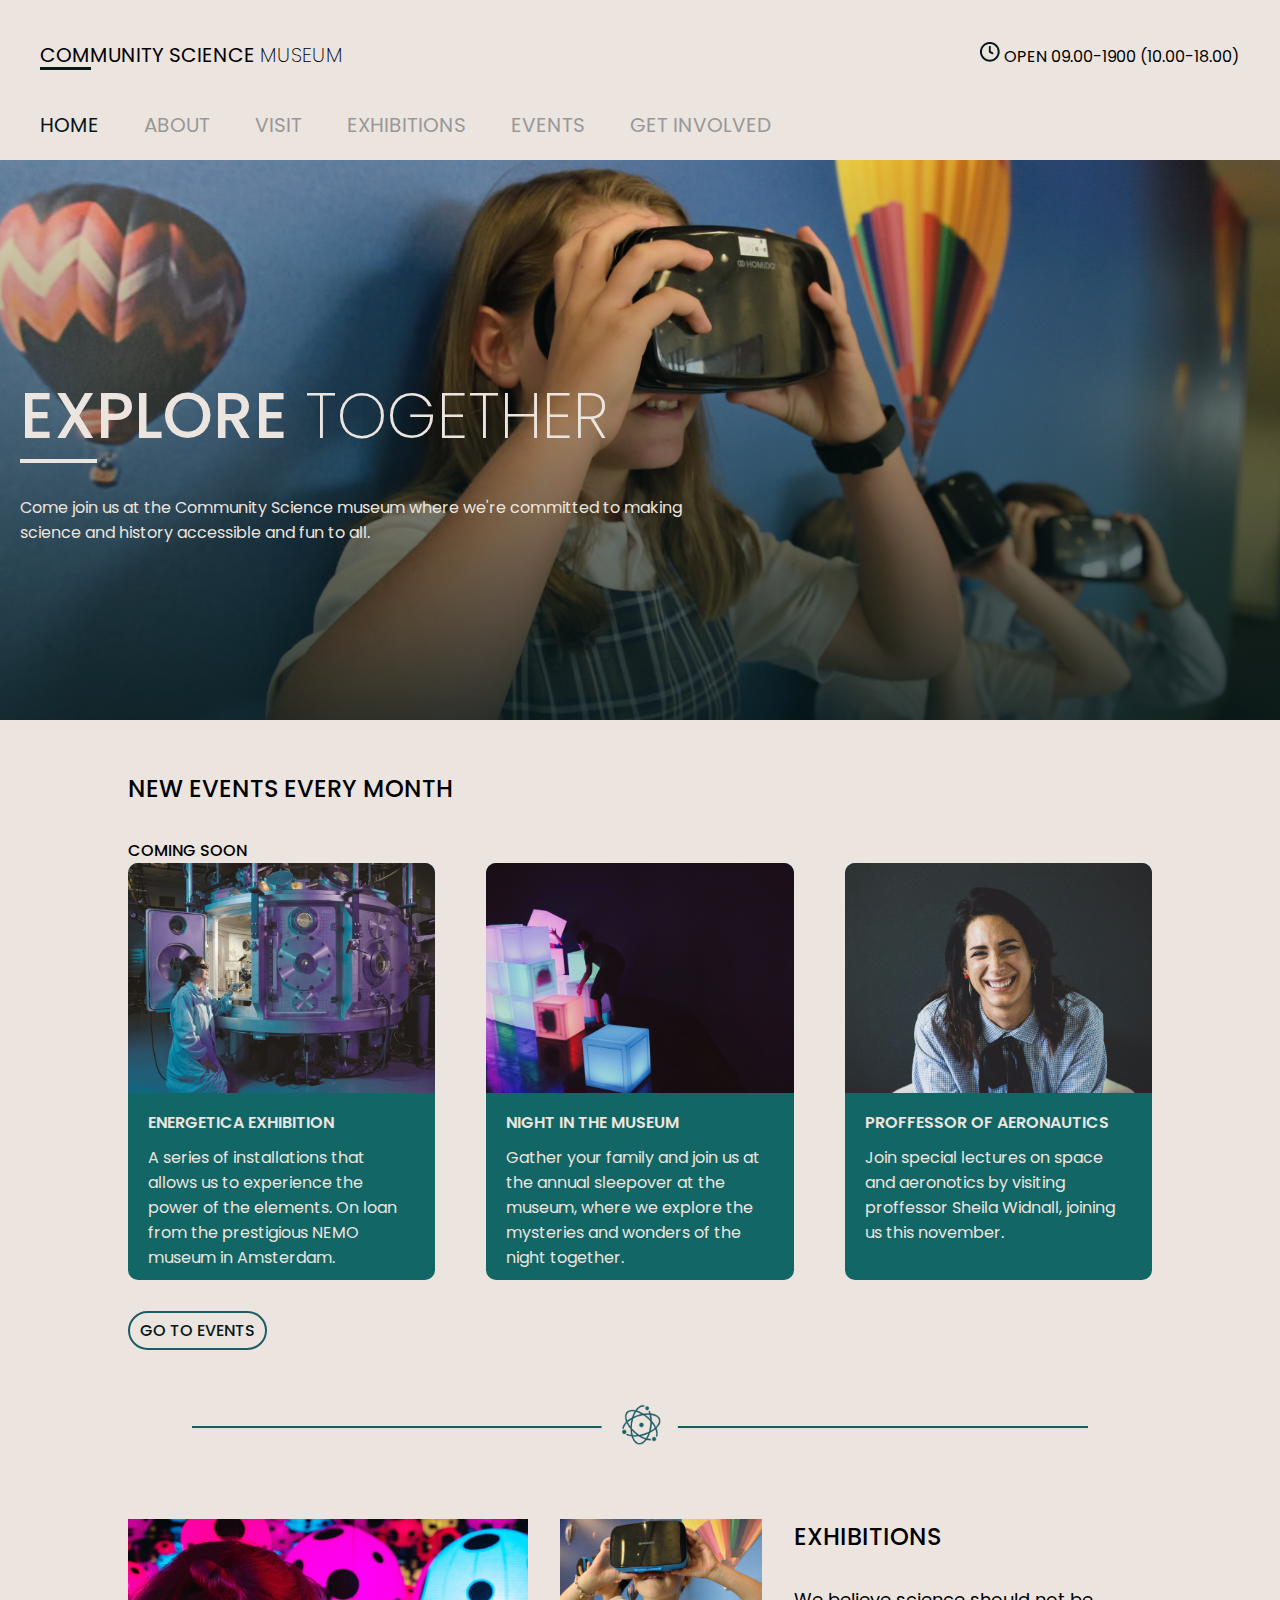
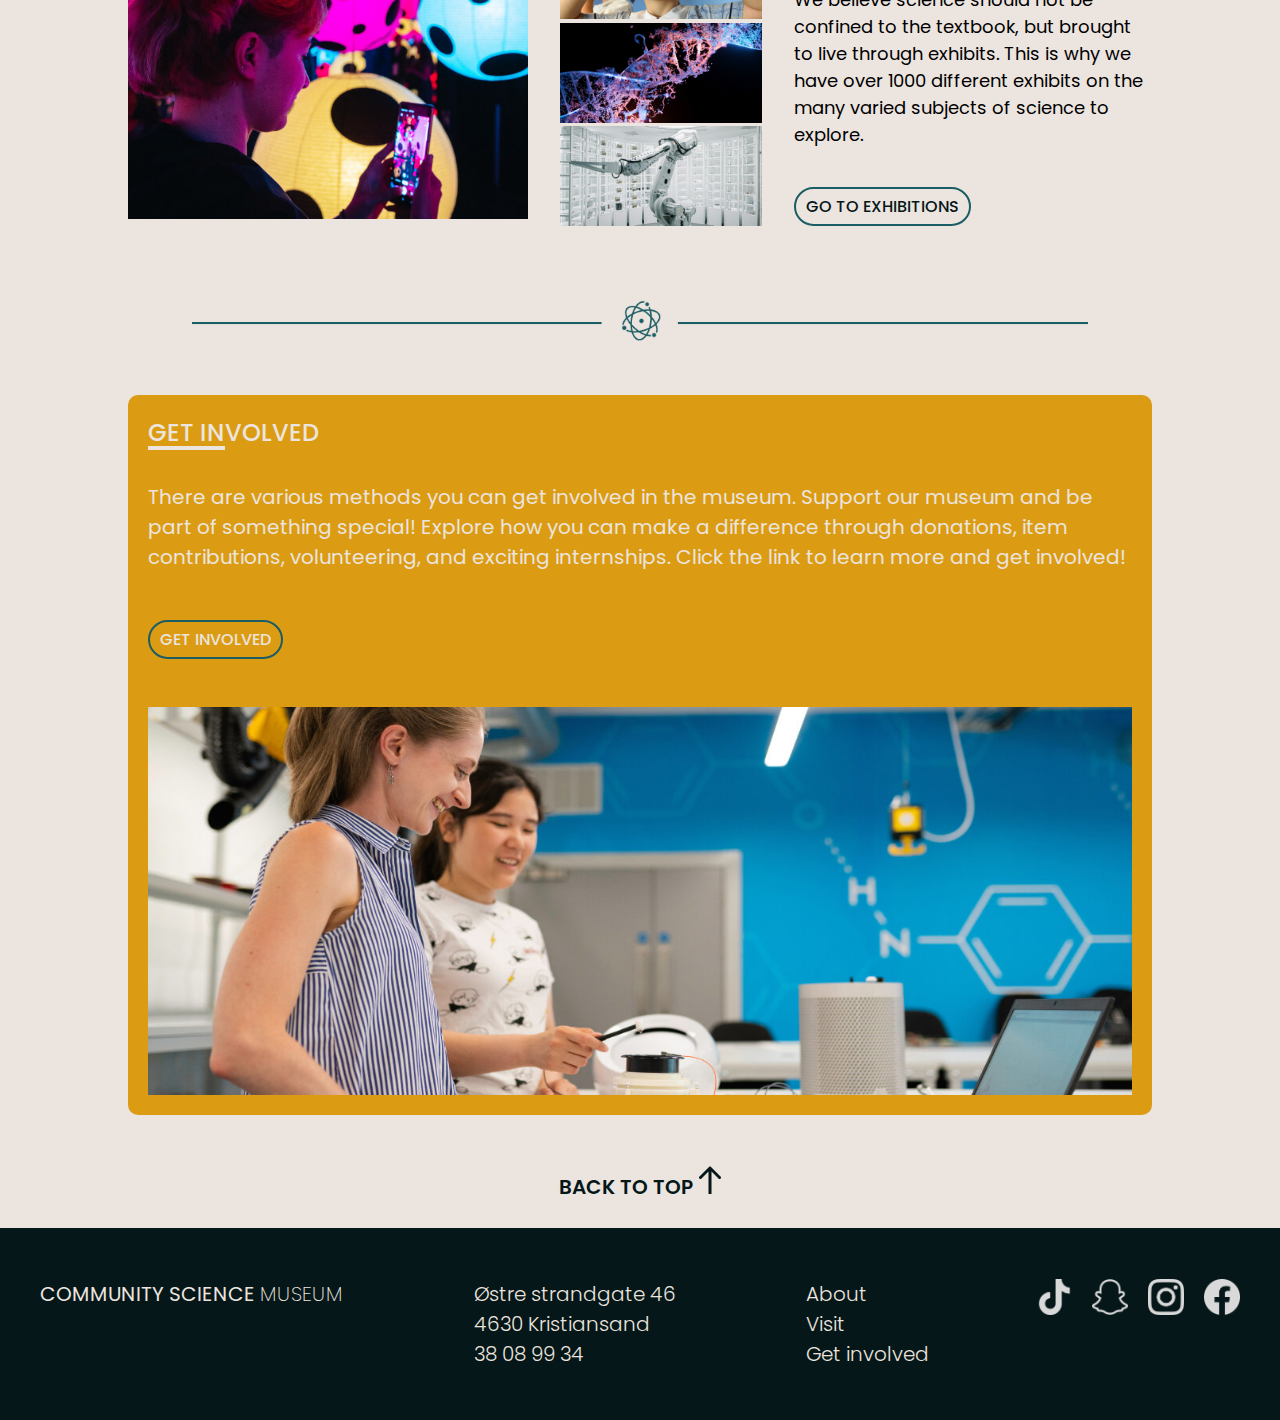
==== commit b34c7bdf: "siste" ====
--- a/index.html
+++ b/index.html
@@ -48,6 +48,12 @@
                 <p>Come join us at the Community Science museum where we're committed to making science and history accessible and fun to all.</p>
             </div>
         </section>
+        <div class="hide-above-600">
+            <p>Come join us at the Community Science museum where we're committed to making science and history accessible and fun to all.</p>
+            <div class="divider">
+                <img src="/images/divider-blue.png" alt="a divider to divide the sections.">
+            </div>
+        </div>
         <section class="events-main container">
             <h2>New events every month</h2>
             <h3>Coming soon</h3>
@@ -80,7 +86,7 @@
                     </div>
                 </div>
             </div>
-            <div class="button">
+            <div class="button auto-but">
                 <a href="events.html">Go to events</a>
             </div>
         </section>
@@ -103,7 +109,7 @@
                     <h2>Exhibitions</h2>
                     <p>We believe science should not be confined to the textbook, but brought to live through exhibits. This is why we have over 1000 different exhibits on the many varied subjects of science to explore.</p>
                 </div>
-                <div class="button">
+                <div class="auto-but button">
                     <a href="exhibitions.html">Go to exhibitions</a>
                 </div>
             </div>
--- a/styles.css
+++ b/styles.css
@@ -39,6 +39,30 @@
     --desk-margins: 4% 10%;
 }
 
+.other-hero{
+    display: flex;
+    background-size: cover;
+    background-repeat: no-repeat;
+    background-position: center center;
+    padding: 10rem 5rem;
+    color: var(--light-txt-bg);
+}
+
+@media (max-width: 850px){
+    .other-hero{
+        padding: 10rem 2rem;
+    }
+}
+
+@media (max-width: 500px){
+    .other-hero{
+        padding: 5rem 1rem;
+    }
+
+    .other-hero h1{
+        font-size: 30px;
+    }
+}
 
 body{
     margin: 0 auto;
@@ -124,6 +148,7 @@
     background-image: linear-gradient(to bottom, rgba(255, 255, 255, 0), rgba(5, 23, 25, 0.829)), url(/images/hero-home.png);
     background-size: cover;
     background-repeat: no-repeat;
+    background-position: center center;
     align-items: flex-start;
     height: 35rem;
     justify-content: center;
@@ -296,6 +321,10 @@
     margin: 4% 10%;
 }
 
+.hide-above-600{
+    display: none;
+}
+
 
 
 @media (max-width: 1200px){
@@ -312,4 +341,118 @@
         margin: 3% 5%;
     }
 
+    .hide-above-600{
+        display: none;
+    }
+
+}
+
+@media (max-width: 1100px){
+
+    .images{
+        display: flex;
+        flex-direction: column;
+    }
+
+    .large-image img{
+        width: 100%;
+        height: auto;
+    }    
+
+    .image-row img{
+        height: auto;
+        width: 30%
+    }
+
+    .image-row{
+        flex: 2;
+        display: flex;
+        flex-direction: row;
+    }
+
+    .hide-above-600{
+        display: none;
+    }
+
+}
+
+@media (max-width: 800px){
+    .events-cards{
+        display: flex;
+        flex-direction: column;
+        gap: 30px;
+    }
+
+    .card{
+        max-width: 100%;
+        flex: 1;
+    }
+    
+    .card img{
+        height: 50%;
+        width: 100%;
+    }
+
+    .hide-above-600{
+        display: none;
+    }
+}
+
+
+@media (max-width: 600px){
+    .image-row{
+        display: none;
+    }
+
+    .auto-but{
+        margin: 2rem auto;
+    }
+
+    .exhibitions{
+        flex-direction: column;
+    }
+
+    .exhibit-main-info{
+        display: flex;
+        flex-wrap: wrap;
+        flex-direction: column;
+        justify-content: space-between;
+        max-width: 100%;
+    }
+
+    .exhibit-main-info p{
+        margin: 1rem 0;
+    }
+
+    .hero-main h1{
+        font-size: 32px;
+    }
+
+    .hero-main{
+        height: 20rem;
+    }
+
+    .hero-main p{
+        display: none;
+    }
+
+    .hide-above-600{
+        display: block;
+        padding: 1rem;
+        font-weight: var(--fw-medium);
+        text-transform: uppercase;
+    }
+
+    .hide-above-600 p{
+        margin-bottom: 1rem;
+    }
+    
+    .back-to-top{
+        padding: 1rem;
+    }
+
+    .back-to-top a{
+        font-size: var(--txt-size-16);
+    }
+
 }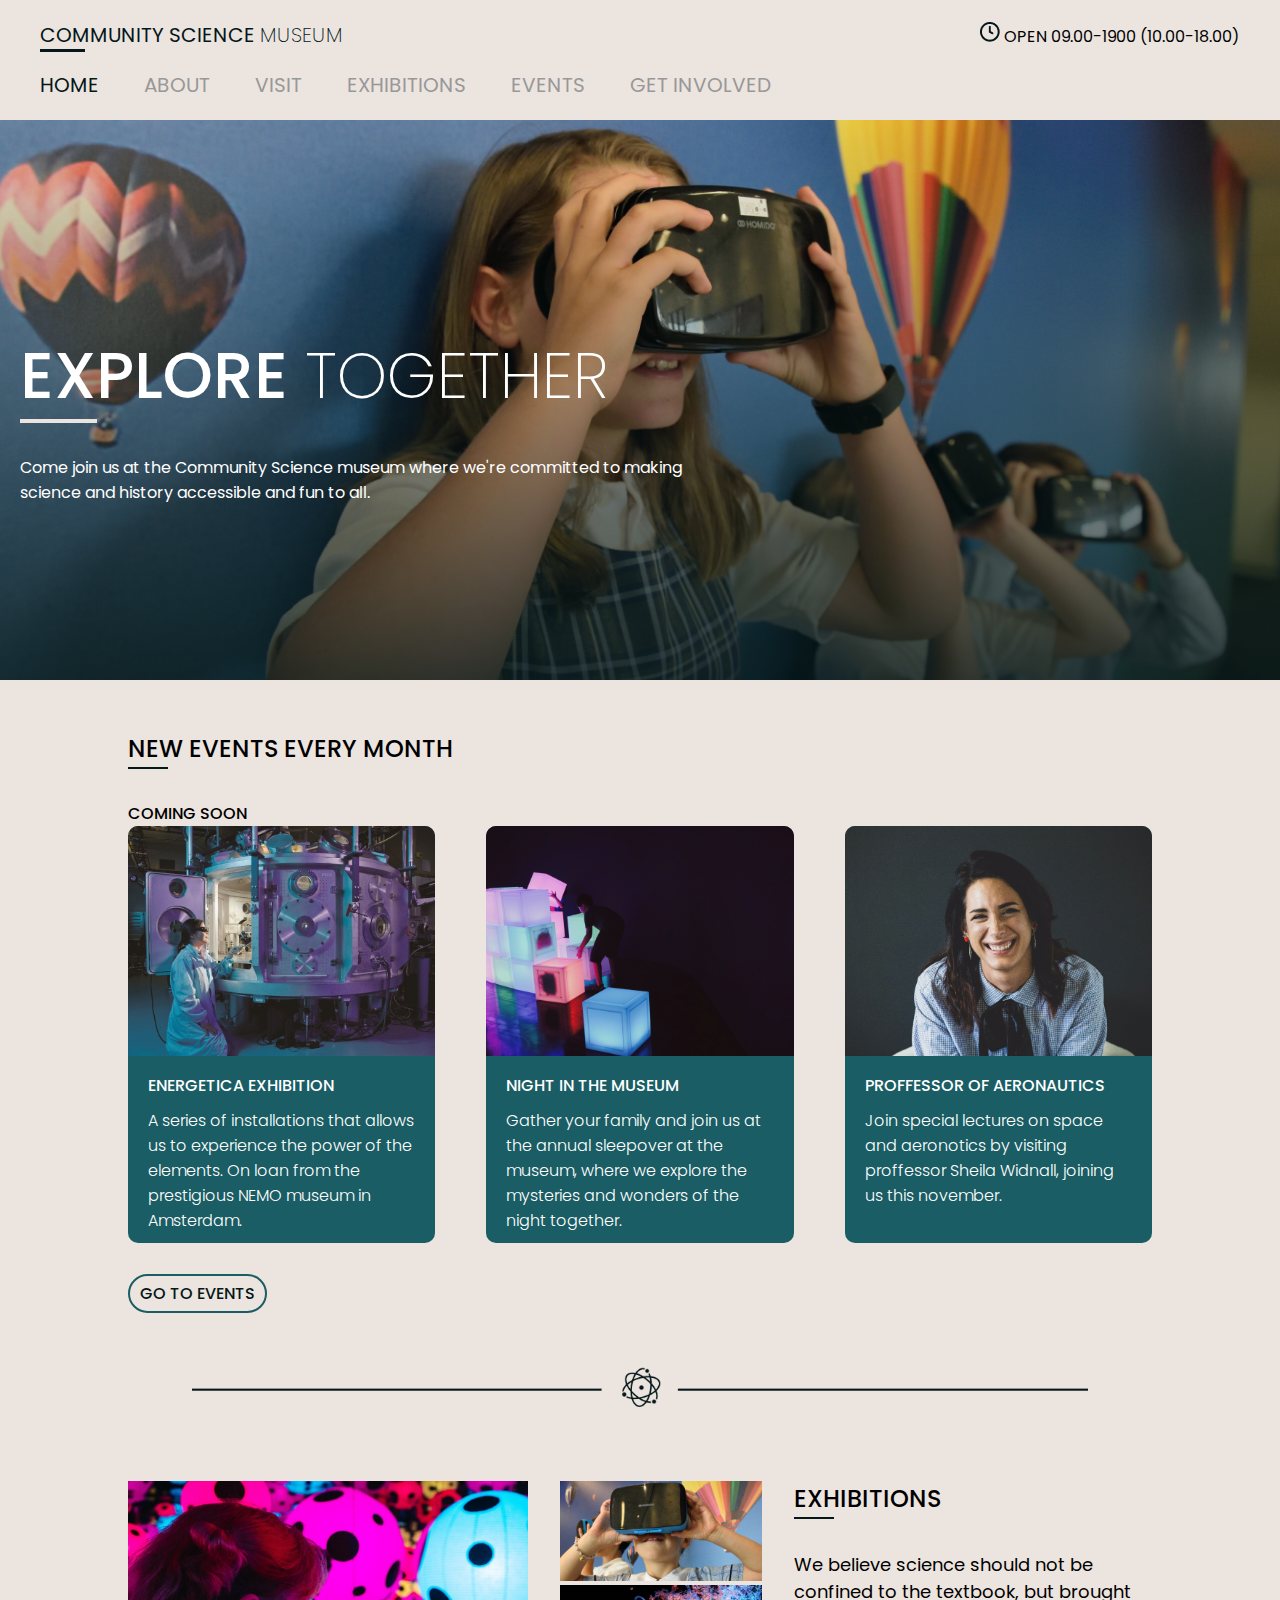
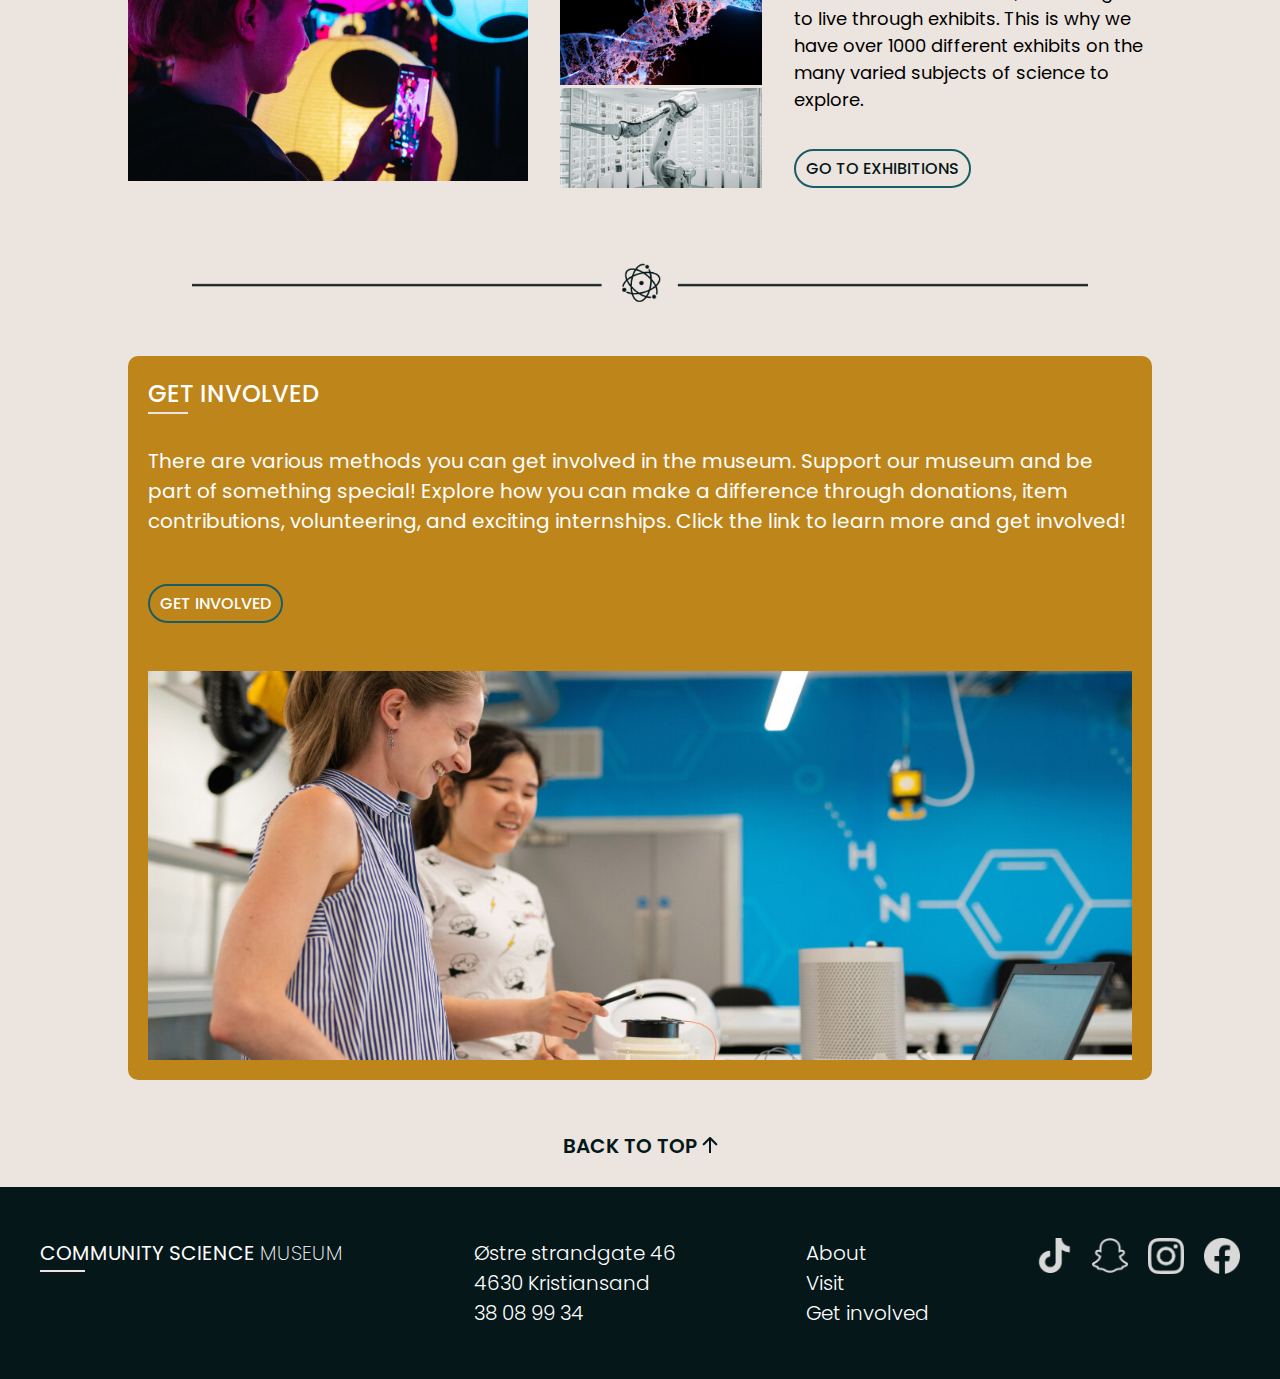
==== commit 45c49757: "Fixes" ====
--- a/index.html
+++ b/index.html
@@ -15,7 +15,7 @@
     <header>
         <div class="one">
             <div class="headline">
-                <p>COMMUNITY SCIENCE <span class="thin">MUSEUM</span></p>
+                <a href="/index.html" id="headliner">COMMUNITY SCIENCE <span class="thin">MUSEUM</span></a>
             </div>
             <div class="header-info">
                 <div class="opening-hours-header">
@@ -25,7 +25,7 @@
         </div>
         <div class="two">
             <input type="checkbox" id="menu-checkbox"/>
-            <label for="menu-checkbox" class="hamburger-icon"><img src="/images/hamburger.png"></label>
+            <label for="menu-checkbox" class="hamburger-icon"><img src="/images/hamburger.png" alt="hamburger menu"></label>
             <nav>
                 <a href="/index.html" class="current">HOME</a>
                 <a href="/about/about.html">ABOUT</a>
@@ -55,7 +55,9 @@
             </div>
         </div>
         <section class="events-main container">
+            <div class="dark">
             <h2>New events every month</h2>
+            </div>
             <h3>Coming soon</h3>
             <div class="events-cards">
                 <div class="energetica card">
@@ -106,7 +108,7 @@
             </div>
             <div class="exhibit-main-info">
                 <div>
-                    <h2>Exhibitions</h2>
+                    <h2 class="dark">Exhibitions</h2>
                     <p>We believe science should not be confined to the textbook, but brought to live through exhibits. This is why we have over 1000 different exhibits on the many varied subjects of science to explore.</p>
                 </div>
                 <div class="auto-but button">
@@ -120,7 +122,7 @@
         <section class="involve container">
             <div class="involve-txt">
                 <div class="involve-text">
-                    <h2>Get involved</h2>
+                    <h2 class="white">Get involved</h2>
                     <p>There are various methods you can get involved in the museum. Support our museum and be part of something special! Explore how you can make a difference through donations, item contributions, volunteering, and exciting internships. Click the link to learn more and get involved!</p>
                 </div>
                 <div class="button">
@@ -130,7 +132,7 @@
             <img src="/images/involved-main.jpg" alt="Image of a proffessor showing a student some science.">
         </section>
         <div class="back-to-top">
-            <a href="#body">BACK TO TOP <img src="/images/Arrow 1.png" alt="image of a arrow pointing up"></a>
+            <a href="#body">BACK TO TOP <img src="/images/arrow1.png" alt="image of a arrow pointing up"></a>
         </div>
     </main>
     <footer>
--- a/styles.css
+++ b/styles.css
@@ -1,24 +1,19 @@
-
-@import url(/about/about.css);
-@import url(/exhibitions/exhibitions.css);
-@import url(/visit/visit.css);
-@import url(/events/events.css);
-@import url(/involve/involve.css);
 @import url(/css/_footer.css);
 @import url(/css/_header.css);
-
+@import url(/css/_global.css);
 
 /* ROOT */
 
 :root{
-    --light-txt-bg: #ECE4DF;
+    --light-txt-bg: #ffffff;
     --dark-txt-bg: #051719;
     --grey: #989898;
     --blue: #1B5D64;
     --pink: #743666;
-    --notsure1: #1B5D64;
-    --notsure2: rgb(105, 42, 31);
-    --green: #257922;
+    --deep-red: rgb(105, 31, 31);
+    --green: #346d31;
+    --yellow: rgb(190, 133, 26);
+    --background: #ECE4DF;
 
 
     --poppins: poppins, sans-serif;
@@ -37,107 +32,13 @@
     --fw-bold: 700;
 
     --desk-margins: 4% 10%;
-}
-
-.other-hero{
-    display: flex;
-    background-size: cover;
-    background-repeat: no-repeat;
-    background-position: center center;
-    padding: 10rem 5rem;
-    color: var(--light-txt-bg);
-}
-
-@media (max-width: 850px){
-    .other-hero{
-        padding: 10rem 2rem;
-    }
-}
-
-@media (max-width: 500px){
-    .other-hero{
-        padding: 5rem 1rem;
-    }
-
-    .other-hero h1{
-        font-size: 30px;
-    }
-}
-
-body{
-    margin: 0 auto;
-    display: flex;
-    flex-direction: column;
-    min-height: 100vh;
-    background: var(--light-txt-bg);
-    font-family: var(--poppins);
-    box-sizing: border-box;
-}
-
-main{
-    flex: 1;
-}
-
-/* Text-decoration */
-
-h1, h2, h3, p, a{
-    margin: 0 auto;
-    padding: 0;
-    text-decoration: none;
-}
-
-h1, h2, h3 {
-    text-transform: uppercase;
-}
-
-h2{
-    font-weight: var(--fw-medium);
-    font-size: var(--txt-size-24);
-}
-
-h2{
-    background: url(/images/underline-white.png) bottom left no-repeat;
-}
-
-h1{
-    background: url(/images/underline-white.png) bottom left no-repeat;
-}
-
-h1{
-    font-size: var(--txt-size-64);
-}
-
-/* Button */
-
-.button{
-    padding: 5px 10px;
-    border-radius: 100px;
-    border: 2px;
-    border-style: solid;
-    border-color: var(--blue);
-    width: fit-content;
-    height: fit-content;
-
-}
-
-.button a{
-    font-size: var(--txt-size-16);
-    color: var(--dark-txt-bg);
-    font-weight: var(--fw-medium);
-    text-transform: uppercase;
-}
-
-
-.divider{
-    display: flex;
-    align-items: center;
-    justify-content: center;
-}
-
-.divider img{
-    width: 70%;
-    height: auto;
-}
+
+}
+
+
+
+
+/*---------------------------Home-------------------------------------------------------------------------------------------------------*/
 
 
 
@@ -178,7 +79,7 @@
 }
 
 .events-main h4{
-    font-weight: var(--fw-semibold);
+    font-weight: var(--fw-medium);
     font-size: var(--txt-size-16);
 }
 
@@ -193,7 +94,7 @@
     display: flex;
     flex-direction: column;
     max-width: 30%;
-    background-color: rgb(18, 102, 102);
+    background-color: var(--blue);
     border-radius: 10px;
 }
 
@@ -211,6 +112,7 @@
 
 .card p{
     font-size: var(--txt-size-16);
+    font-weight: var(--fw-light);
 }
 
 .exhibitions{
@@ -275,7 +177,7 @@
     align-content: flex-start;
     margin: 4% 10% 2% 10%;
     gap: 3rem;
-    background-color: #db9c14;
+    background-color: var(--yellow);
     padding: 20px;
     border-radius: 10px;
 }
@@ -325,6 +227,449 @@
     display: none;
 }
 
+
+
+
+
+
+/*-----------About--------------------------------------------------------------------------------------------------------------------------------------------------------*/
+
+.about-hero{
+    background: url(/images/abouthero.jpg);
+
+}
+
+.bold{
+    font-size: var(--txt-size-24);
+    font-weight: var(--fw-medium);
+}
+
+.description{
+    font-size: var(--txt-size-20);
+    font-weight: var(--fw-regular);
+}
+
+
+.about-middle{
+    display: flex;
+    flex-direction: column;
+}
+
+.about-upper, .about-lower{
+    display: flex;
+    margin-bottom: 2rem;
+}
+
+.upper-info, .lower-info{
+    display: flex;
+    flex: 1;
+    flex-direction: column;
+    width: 60%;
+    justify-content: space-between;
+}
+
+.about-images {
+    flex: 1;
+    background: url(/images/about1.jpg);
+    background-repeat: no-repeat;
+    background-position: center center;
+    background-size: cover;
+}
+
+.about-images2 {
+    flex: 1;
+    background: url(/images/about2.jpg);
+    background-repeat: no-repeat;
+    background-position: center center;
+    background-size: cover;
+}
+
+.upper-info{
+    color: var(--light-txt-bg);
+    padding: 4rem;
+    background-color: var(--green);
+}
+
+.lower-info{
+    padding: 4rem;
+    background-color: var(--yellow);
+    color: var(--light-txt-bg);
+}
+
+.about-upper img, .bottom-img img{
+    width: 100%;
+    height: auto;
+}
+
+.about-lower img{
+    width: 90%;
+    height: auto;
+}
+
+.offer, .family{
+    margin-bottom: 2rem;
+}
+
+.offer h2{
+    margin-bottom: 2rem;
+}
+
+.interactive h3, .family h3, .wonders h3{
+    margin-bottom: 2rem;
+    font-weight: var(--fw-medium);
+    font-size: var(--txt-size-20);
+}
+
+.bottom-img{
+    margin: 2% 10%;
+    display: flex;
+    flex-wrap: wrap;
+}
+
+
+
+
+/*-----------visit--------------------------------------------------------------------------------------------------------------------------------------------------------*/
+
+
+
+.visit-hero{
+    background: url(/images/visit-hero.jpg
+    );
+
+}
+
+.visit-top{
+    display: flex;
+    justify-content: space-between;
+    gap: 50px;
+}
+
+.visit-top h2, .visit-bottom h2{
+    font-size: var(--txt-size-20);
+    font-weight: var(--fw-semibold);
+}
+
+
+.visit-info{
+    display: flex;
+    color: var(--light-txt-bg);
+    flex-direction: column;
+    justify-content: flex-start;
+    gap: 40px;
+    width: 65%;
+    background-color: var(--blue);
+    padding: 20px;
+    border-radius: 10px;
+}
+
+.visit-info h2, .visit-bottom h2{
+    margin-bottom: 30px;
+}
+
+.visit-txt p, .visit-bottom p{
+    padding-bottom: 20px;
+    font-size: var(--txt-size-20);
+    font-weight: var(--fw-light);
+}
+
+.visit-info-cards{
+    display: flex;
+    flex-direction: column;
+    gap: 20px;
+    width: 25%;
+}
+
+.v-card{
+    border: solid var(--green);
+    border-width: 4px;
+    border-radius: 10px;
+    padding: 0 20px;
+}
+
+.v-card h2{
+    margin-bottom: 20px;
+    margin-top: 15px;
+    font-size: var(--txt-size-20);
+}
+
+.v-card h3{
+    font-weight: var(--fw-medium);
+}
+
+.v-card h3, .v-card p{
+    margin-bottom: 15px;
+}
+
+.bolder{
+    font-weight: var(--fw-medium);
+}
+
+.v-card img, .visit-bottom img{
+    height: auto;
+    width: 100%;
+    padding-bottom: 20px;
+}
+
+.visit-bottom{
+    background-color: var(--green);
+    padding: 20px;
+    border-radius: 10px;
+    color: var(--light-txt-bg);
+}
+
+
+
+/*-----------exhibitions--------------------------------------------------------------------------------------------------------------------------------------------------------*/
+
+
+.exhibitions-hero{
+    display: flex;
+    background: url(/images/exhibit-hero.jpg);
+    background-size: cover;
+    background-repeat: no-repeat;
+    background-position: center center;
+    padding: 10rem 5rem;
+    color: var(--light-txt-bg);
+}
+
+.exhibit-card{
+    max-width: 1100px;
+    flex-wrap: wrap;
+    color: var(--light-txt-bg);
+    padding: 30px;
+    display: flex;
+    margin: 2rem auto;
+    gap: 20px;
+    justify-content: space-between;
+    border-radius: 10px;
+}
+
+.ex-card-info{
+    flex: 2;  
+    font-weight: var(--fw-light);
+    font-size: var(--txt-size-20);
+}
+
+.ex-fat{
+    font-size: var(--txt-size-20);
+    font-weight: var(--fw-bold);
+}
+
+
+
+.ex-img img{
+    flex: 1;
+    border-radius: 8px;
+    width: 100%;
+    height: auto;
+    object-fit: cover;
+}
+
+.ex-card-info p, .ex-card-info h3{
+    margin-top: 20px;
+}
+
+
+.ex-card-info h3{
+    font-size: var(--txt-size-20);
+    font-weight: var(--fw-medium);
+}
+
+.cosmos, .evo, .robos{
+    background-color: var(--blue);
+}
+
+.bio, .ecol{
+    background-color: var(--yellow);
+}
+
+.exhib-welcome p{
+    font-size: var(--txt-size-20);
+    font-weight: var(--fw-medium);
+}
+
+
+
+
+/*-----------events--------------------------------------------------------------------------------------------------------------------------------------------------------*/
+
+
+.events-hero{
+    background: url(/images/events-hero.jpg);
+    background-size: cover;
+    background-repeat: no-repeat;
+    padding: 10rem;
+    color: var(--light-txt-bg);
+}
+
+.ongoing p,.ongoing h2{
+    margin-bottom: 20px;
+}
+
+.top-ongoing p{
+    font-weight: var(--fw-semibold);
+    font-size: var(--txt-size-20);
+}
+
+.ongoing-content{
+    background-color: var(--pink);
+    color: var(--light-txt-bg);
+}
+
+.ongoing-content p{
+    padding: 15px;
+    font-size: var(--txt-size-20);
+}
+
+.fat-s{
+    text-transform: uppercase;
+}
+
+.event-page h3{
+
+}
+
+.fat-l{
+    font-weight: var(--fw-medium);
+    font-size: var(--txt-size-24);
+}
+
+.ongoing img{
+    height: auto;
+    width: 100%;
+}
+
+.event-info p, .events-end p{
+    font-size: var(--txt-size-20);
+    padding: 10px
+}
+
+.event-info h2{
+    font-size: var(--txt-size-24);
+    padding: 10px;
+}
+
+
+
+
+/*-----------involve--------------------------------------------------------------------------------------------------------------------------------------------------------*/
+
+
+.involve-hero{
+    background: url(/images/involve-hero.jpg);
+    background-size: cover;
+    background-repeat: no-repeat;
+    padding: 10rem;
+    color: var(--light-txt-bg);
+}
+
+.for-kids{
+    display: flex;
+    gap: 20px;
+    background-color: var(--green);
+    border-radius: 10px;
+
+}
+
+.kids-text{
+    color: var(--light-txt-bg);
+    padding: 20px;
+}
+
+.kids-text p, .teachers p, .researchers p, .researchers img{
+    margin-top: 20px;
+    font-size: var(--txt-size-20);
+    font-weight: var(--fw-light);
+}
+
+.for-kids img{
+    width: 50%;
+    height: auto;
+    border-radius: 10px 0 0  10px;
+    object-fit: cover;
+}
+
+.teachers img, .researchers img{
+    max-height: 200px;
+    width: 100%;
+    object-fit: cover
+}
+
+.teachers img{
+    border-radius: 10px 10px 0 0;
+}
+
+.teachers{
+    background-color: var(--deep-red);
+    color: var(--light-txt-bg);
+    border-radius: 10px;
+}
+
+.teachers-txt{
+    padding: 20px;
+}
+
+.researchers{
+    display: flex;
+    flex-direction: column;
+    background-color: var(--blue);
+    color: var(--light-txt-bg);   
+    border-radius: 10px;
+}
+
+.researchers img{
+    height: auto;
+    width: 100%;
+    border-radius: 0 0 10px 10px;
+}
+
+.research-txt{
+    padding: 20px;
+}
+
+.involve-end, .welcome-txt{
+    color: var(--dark-txt-bg);
+    font-size: var(--txt-size-20);
+    font-weight: var(--fw-medium);
+}
+
+
+
+
+
+/*-------------------------------------------------------------------------------------------------------------------------------------------------------------------
+---------------------------------MEDIA-------------------------------------------------------------------------------------------------------------------------------
+-------------------------------------------------------------------------------------------------------------------------------------------------------------------*/
+
+
+
+
+
+/*-----------Global--------------------------------------------------------------------------------------------------------------------------------------------------------*/
+
+
+
+
+@media (max-width: 850px){
+    .other-hero{
+        padding: 10rem 2rem;
+    }
+}
+
+@media (max-width: 500px){
+    .other-hero{
+        padding: 5rem 1rem;
+    }
+
+    .other-hero h1{
+        font-size: 30px;
+    }
+}
+
+
+
+/*-----------Home--------------------------------------------------------------------------------------------------------------------------------------------------------*/
 
 
 @media (max-width: 1200px){
@@ -449,10 +794,192 @@
     
     .back-to-top{
         padding: 1rem;
+
     }
 
     .back-to-top a{
         font-size: var(--txt-size-16);
     }
 
+}
+
+
+/*-----------About--------------------------------------------------------------------------------------------------------------------------------------------------------*/
+
+
+@media (max-width: 800px){
+    .about-images,.about-images2{
+        display: none;
+    }
+
+    .about-top h2{
+        font-size: 18px;
+    }
+
+    .about-top p{
+        font-size: var(--txt-size-16);
+    }
+}
+
+@media (max-width: 600px){
+  .upper-info, .lower-info{
+    padding: 2rem;
+  }
+}
+
+
+/*-----------Visit--------------------------------------------------------------------------------------------------------------------------------------------------------*/
+
+
+@media (max-width: 1000px){
+    .visit-top{
+        gap: 10px;
+        justify-content: space-between;
+        display: flex;
+        flex-direction: column-reverse;
+    }
+
+    .visit-info-cards{
+        display: flex;
+        flex-direction: row;
+        width: auto;
+    }
+
+    .visit-info{
+        width: auto;
+    }
+}
+
+@media (max-width: 600px){
+    .visit-info-cards{
+        flex-direction: column;
+    }
+
+    .v-card p, .v-card h3{
+        font-size: 16px;
+        margin-bottom: 10px;
+    }
+
+    .v-card h2{
+        font-size: 18px;
+    }
+
+    .visit-info p, .visit-bottom p{
+        font-size: var(--txt-size-16);
+    }
+
+}
+
+
+/*-----------Exhibitions--------------------------------------------------------------------------------------------------------------------------------------------------------*/
+
+
+@media (max-width: 1200px){
+
+    .exhibit-card{
+        margin: 2rem 2rem;
+    }
+
+    .ex-card-info{
+        font-size: 16px;
+    }
+
+    .ex-card-info h3{
+        font-size: var(--txt-size-16);
+        font-weight: var(--fw-medium);
+    }
+}
+
+@media (max-width: 1000px){
+
+    .exhibit-card{
+        display: block;
+        padding: 20px;
+        margin: 4% 10%;   
+    }
+
+    .ex-img{
+        margin-top: 10px;
+    }
+
+    .ex-img img{
+        max-height: 300px;
+        object-fit: cover;
+        object-position: center center;
+    }
+    
+
+}
+
+@media (max-width: 850px){
+    .exhibitions-hero{
+        padding: 10rem 2rem;
+    }
+}
+
+@media (max-width: 500px){
+    
+    .exhib-welcome p{
+        font-size: 16px;
+    }
+
+    .exhibitions-hero{
+        padding: 5rem 1rem;
+    }
+
+    .exhibitions-hero h1{
+        font-size: 30px;
+    }
+
+    .ex-card-info p{
+        flex: 2;  
+        font-weight: var(--fw-light);
+        font-size: var(--txt-size-16);
+    }
+
+    .ex-card-info h3, .ex-card-info h2{
+        font-size: var(--txt-size-16);
+        font-weight: var(--fw-medium);
+    }
+    
+}
+
+
+/*-----------Events--------------------------------------------------------------------------------------------------------------------------------------------------------*/
+
+
+
+
+
+/*-----------Involve--------------------------------------------------------------------------------------------------------------------------------------------------------*/
+
+@media (max-width: 1000px){
+   
+    .for-kids{
+        display: flex;
+        flex-direction: column;
+    }
+
+    .for-kids img{
+        width: 100%;
+        max-height: 300px;
+        border-radius: 10px 10px 0 0;
+        object-fit: cover;
+    }
+
+    .kids-text{
+        color: var(--light-txt-bg);
+        padding: 20px;
+    }
+
+
+}
+
+@media (max-width: 500px){
+    
+    .kids-text p, .teachers p, .researchers p, .researchers img{
+        margin-top: 20px;
+        font-size: var(--txt-size-16);
+        font-weight: var(--fw-light);
+    }
 }